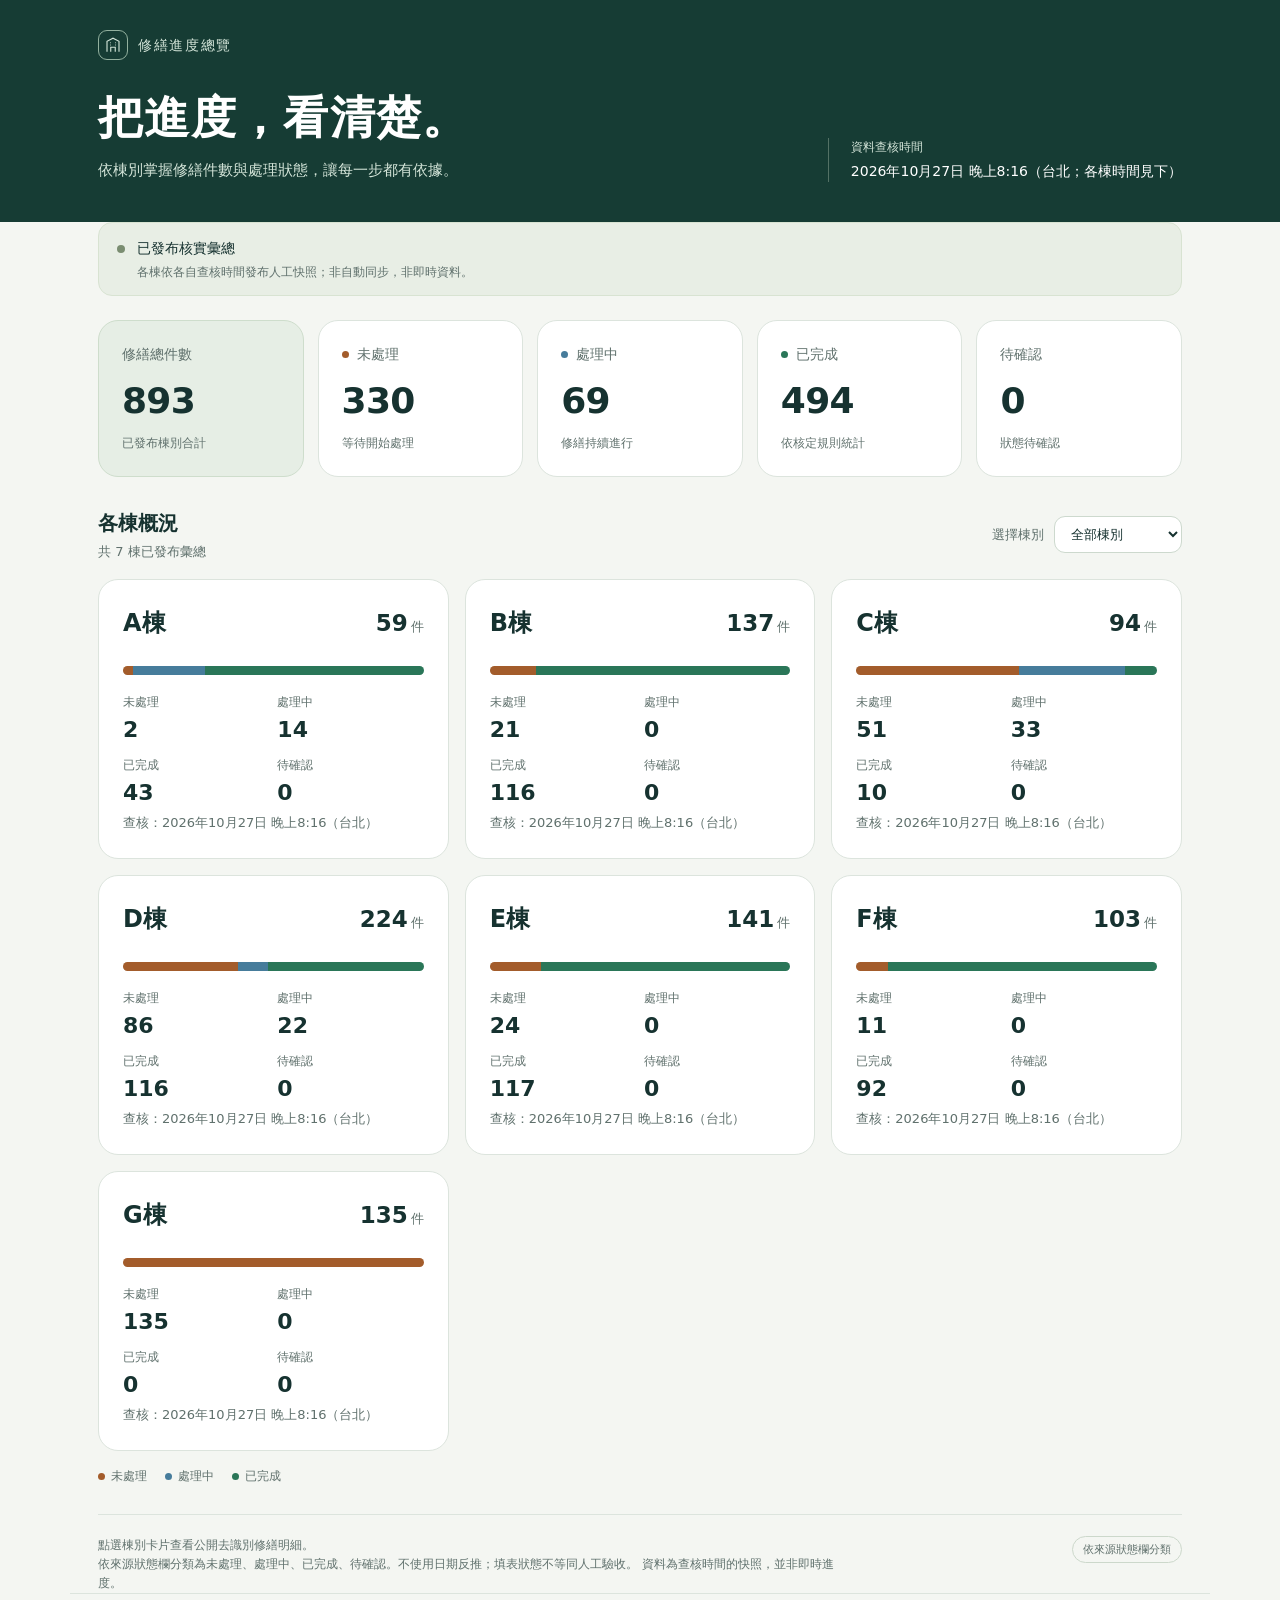
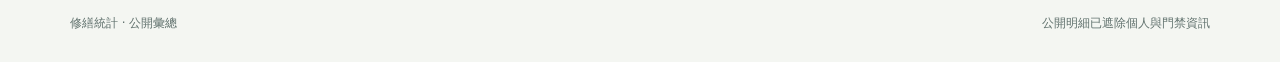
==== index.html @ 3005ce9b "Publish complete de-identified repair details from reviewed XLSX status" ====
<!doctype html>
<html lang="zh-Hant">
<head>
<meta charset="utf-8"><meta name="viewport" content="width=device-width, initial-scale=1">
<meta name="description" content="各棟修繕件數與狀態統計，點選棟別查看公開去識別修繕明細。">
<meta name="color-scheme" content="light"><meta name="referrer" content="no-referrer">
<meta http-equiv="Content-Security-Policy" content="default-src 'none'; connect-src 'self'; style-src 'unsafe-inline'; script-src 'unsafe-inline'; img-src data:; base-uri 'none'; form-action 'none'">
<title>修繕進度｜各棟統計</title>
<style>
:root{--ink:#163230;--muted:#60716d;--bg:#f4f6f2;--line:#dce4dd;--green:#21694f;--open:#a35c2b;--work:#467c9b;--done:#2a7658;--white:#fff;--radius:20px}
*{box-sizing:border-box}body{margin:0;background:var(--bg);color:var(--ink);font-family:system-ui,-apple-system,"Segoe UI","Microsoft JhengHei",sans-serif;line-height:1.6}button,select{font:inherit}a{color:inherit}.wrap{max-width:1140px;margin:auto;padding:0 28px}header{background:#163c34;color:#fff;padding:30px 0 40px}.brand{display:flex;align-items:center;gap:10px;font-size:14px;letter-spacing:.12em;color:#d3e4d8}.mark{display:grid;place-items:center;width:30px;height:30px;border:1px solid #92b09e;border-radius:9px}.header-grid{display:flex;justify-content:space-between;align-items:flex-end;gap:24px;margin-top:30px}h1{font-weight:650;font-size:clamp(30px,5vw,45px);line-height:1.25;letter-spacing:.03em;margin:0 0 12px}.intro{margin:0;color:#d3e4d8;font-size:15px}.stamp{min-width:195px;color:#d3e4d8;font-size:12px;border-left:1px solid #537165;padding-left:22px}.stamp strong{display:block;font-size:14px;color:#fff;font-weight:500;margin-top:3px}main{padding-top:26px;padding-bottom:42px}.notice{display:flex;gap:12px;align-items:flex-start;background:#e8eee5;border:1px solid #d8e3d2;border-radius:14px;padding:14px 18px;font-size:14px;margin-bottom:24px}.dot{flex:none;width:8px;height:8px;border-radius:50%;background:#7a8d71;margin-top:8px}.notice p{margin:0}.notice small{display:block;color:var(--muted);margin-top:3px}.metrics{display:grid;grid-template-columns:repeat(4,1fr);gap:14px;margin-bottom:30px}.metric{background:var(--white);border:1px solid var(--line);border-radius:var(--radius);padding:22px 23px}.metric .label{color:var(--muted);font-size:14px;display:flex;align-items:center;gap:8px}.swatch{width:7px;height:7px;border-radius:50%;display:inline-block}.metric .value{display:block;font-size:36px;line-height:1.3;font-weight:650;letter-spacing:-.02em;margin:12px 0 4px;font-variant-numeric:tabular-nums}.metric small{color:var(--muted);font-size:12px}.metric.total{background:#e6eee5;border-color:#ceddcc}.section-head{display:flex;justify-content:space-between;align-items:center;gap:18px;margin-bottom:16px}h2{font-size:20px;font-weight:650;margin:0}.sub{font-size:13px;color:var(--muted);margin:3px 0 0}.filters{display:flex;align-items:center;gap:10px;color:var(--muted);font-size:13px}select{border:1px solid #cdd9ce;border-radius:11px;background:#fff;color:var(--ink);padding:9px 34px 9px 12px;min-width:128px}select:disabled{opacity:.6}.empty{background:#fff;border:1px solid var(--line);border-radius:var(--radius);padding:58px 22px;text-align:center}.empty-icon{width:66px;height:66px;margin:0 auto 22px;background:#edf2ea;border-radius:21px;display:grid;place-items:center;color:#597c64}.empty h3{font-size:21px;margin:0 0 10px;font-weight:600}.empty p{color:var(--muted);font-size:14px;margin:0 auto;max-width:420px}.empty .badge{display:inline-flex;margin-top:24px;padding:5px 12px;border:1px solid var(--line);border-radius:99px;font-size:12px;color:#65735f}.buildings{display:grid;grid-template-columns:repeat(3,1fr);gap:16px}.building{background:#fff;border:1px solid var(--line);border-radius:var(--radius);padding:24px}.building-top{display:flex;align-items:center;justify-content:space-between;margin-bottom:24px}.building h3{margin:0;font-size:24px}.building-top span{font-size:13px;color:var(--muted)}.building-top strong{color:var(--ink);font-size:23px;font-weight:600;padding-right:3px;font-variant-numeric:tabular-nums}.bar{height:9px;border-radius:10px;display:flex;overflow:hidden;background:#edf1ec;margin-bottom:18px}.bar span{height:100%}.breakdown{display:grid;grid-template-columns:repeat(3,1fr);gap:8px}.breakdown span{display:block;color:var(--muted);font-size:12px}.breakdown strong{display:block;font-size:22px;font-weight:600;font-variant-numeric:tabular-nums}.legend{display:flex;gap:18px;flex-wrap:wrap;margin-top:16px;font-size:12px;color:var(--muted)}.legend i{margin-right:6px}.rules{display:flex;gap:18px;justify-content:space-between;align-items:flex-start;margin-top:28px;border-top:1px solid var(--line);padding-top:21px;color:var(--muted);font-size:12px}.rules p{margin:0;max-width:740px}.pill{flex:none;border:1px solid #ccd8cb;border-radius:99px;padding:4px 10px;font-size:11px;white-space:nowrap}.foot{border-top:1px solid var(--line);padding:20px 0 28px;color:var(--muted);font-size:12px;display:flex;justify-content:space-between;gap:20px}.foot p{margin:0}button:focus-visible,select:focus-visible{outline:3px solid #3f8d68;outline-offset:3px}[hidden]{display:none!important}.nojs{padding:14px;background:#fff1da;color:#633b0c}
@media(max-width:760px){.wrap{padding:0 20px}header{padding:24px 0 30px}.header-grid{display:block;margin-top:26px}.stamp{border-left:0;padding:18px 0 0;min-width:0}.stamp strong{display:inline;margin-left:8px}.metrics{grid-template-columns:repeat(2,1fr);gap:10px;margin-bottom:25px}.metric{padding:17px 18px;border-radius:16px}.metric .value{font-size:32px;margin-top:9px}.buildings{grid-template-columns:repeat(2,1fr)}.section-head{align-items:flex-start}.filters{flex-direction:column;align-items:flex-end;gap:3px}.empty{padding:45px 22px}.rules{display:block}.pill{display:inline-block;margin-top:12px}.foot{display:block}.foot p+p{margin-top:6px}}
@media(max-width:460px){.buildings{grid-template-columns:1fr}.intro{font-size:14px}.notice{font-size:13px}.metric .label{font-size:13px}.metric small{font-size:11px}.section-head{gap:10px}select{min-width:115px;padding-top:7px;padding-bottom:7px}.empty h3{font-size:19px}}
@media(prefers-reduced-motion:no-preference){.building{animation:appear .25s ease-out}@keyframes appear{from{opacity:0;transform:translateY(5px)}to{opacity:1;transform:none}}}
@media print{header{background:#fff;color:#163230}.intro,.brand,.stamp,.stamp strong{color:#163230}.filters{display:none}.metric,.building,.empty{break-inside:avoid}.wrap{max-width:none}.foot{padding-bottom:0}}
a.building{display:block;text-decoration:none}a.building:hover{border-color:var(--green)}a.building:focus-visible{outline:3px solid #3f8d68;outline-offset:3px}.breakdown{grid-template-columns:repeat(2,1fr)}
@media(min-width:761px){.metrics{grid-template-columns:repeat(5,1fr)}}
</style>
</head>
<body>
<header><div class="wrap"><div class="brand"><span class="mark" aria-hidden="true"><svg width="18" height="18" viewBox="0 0 24 24" fill="none" stroke="currentColor" stroke-width="1.5"><path d="M4 21V7l8-4 8 4v14M9 21v-6h6v6M8 9h1m6 0h1M8 12h1m6 0h1"/></svg></span>修繕進度總覽</div><div class="header-grid"><div><h1>把進度，看清楚。</h1><p class="intro">依棟別掌握修繕件數與處理狀態，讓每一步都有依據。</p></div><div class="stamp">資料查核時間<strong id="checked-at">尚未查核</strong></div></div></div></header>
<main class="wrap">
<noscript><p class="nojs">此頁需要 JavaScript 顯示彙總；目前未載入統計資料。</p></noscript>
<aside class="notice" role="status" aria-live="polite"><span class="dot" aria-hidden="true"></span><div><p id="notice-title">等待核實的彙總資料</p><small id="notice-detail">尚未發布件數；空白不代表零件。統計規則仍待核定。</small></div></aside>
<section class="metrics" aria-label="各棟合計"><article class="metric total"><div class="label">修繕總件數</div><strong class="value" id="total">—</strong><small>已發布棟別合計</small></article><article class="metric"><div class="label"><i class="swatch" style="background:var(--open)" aria-hidden="true"></i>未處理</div><strong class="value" id="open">—</strong><small>等待開始處理</small></article><article class="metric"><div class="label"><i class="swatch" style="background:var(--work)" aria-hidden="true"></i>處理中</div><strong class="value" id="working">—</strong><small>修繕持續進行</small></article><article class="metric"><div class="label"><i class="swatch" style="background:var(--done)" aria-hidden="true"></i>已完成</div><strong class="value" id="completed">—</strong><small>依核定規則統計</small></article><article class="metric"><div class="label">待確認</div><strong class="value" id="needs_review">—</strong><small>狀態待確認</small></article></section>
<section aria-labelledby="buildings-heading"><div class="section-head"><div><h2 id="buildings-heading">各棟概況</h2><p class="sub" id="coverage">僅顯示已核實、獲准公開的棟別。</p></div><label class="filters">選擇棟別<select id="building-filter" disabled><option value="">全部棟別</option></select></label></div>
<div class="empty" id="empty"><div class="empty-icon" aria-hidden="true"><svg width="33" height="33" viewBox="0 0 32 32" fill="none" stroke="currentColor" stroke-width="1.5"><rect x="5" y="5" width="22" height="23" rx="3"/><path d="M11 3v5m10-5v5M5 12h22m-16 6h3m4 0h3m-10 5h3"/></svg></div><h3>資料確認後，進度就會在這裡。</h3><p>目前沒有已核實的統計可供發布。完成資料與狀態規則查核後，再更新各棟彙總。</p><span class="badge">尚無資料 · 不以示範數字代替</span></div>
<div id="buildings" class="buildings"></div><div class="legend" id="legend" hidden><span><i class="swatch" style="background:var(--open)"></i>未處理</span><span><i class="swatch" style="background:var(--work)"></i>處理中</span><span><i class="swatch" style="background:var(--done)"></i>已完成</span></div>
</section><div class="rules"><p>點選棟別卡片查看公開去識別修繕明細。<br><span id="rules-text">狀態統計規則待核定；尚未使用日期推算狀態。</span> 資料為查核時間的快照，並非即時進度。</p><span class="pill" id="rule-state">統計規則待核定</span></div>
</main><footer class="wrap foot"><p>修繕統計 · 公開彙總</p><p>公開明細已遮除個人與門禁資訊</p></footer>

<script>
'use strict';
(async()=>{
const $=id=>document.getElementById(id), format=new Intl.NumberFormat('zh-TW');
const keys=(o,allowed)=>o&&typeof o==='object'&&!Array.isArray(o)&&Object.keys(o).every(k=>allowed.includes(k))&&allowed.every(k=>Object.hasOwn(o,k));
const validTime=v=>typeof v==='string'&&/^\d{4}-\d{2}-\d{2}T\d{2}:\d{2}:\d{2}(?:Z|[+-]\d{2}:\d{2})$/.test(v)&&Number.isFinite(Date.parse(v));
let data;
try{const response=await fetch('./repair_public_data.json');if(!response.ok)throw Error();const publicData=await response.json();
 if(!keys(publicData,['aggregates','details','verifiedAt'])||!keys(publicData.aggregates,[...'ABCDEFG'])||!validTime(publicData.verifiedAt))throw Error();
 data={schemaVersion:'1.1',statusRule:'approved_explicit',buildings:Object.entries(publicData.aggregates).map(([letter,a])=>({building:letter+'棟',...a,verifiedAt:publicData.verifiedAt}))};
 if(!keys(data,['schemaVersion','statusRule','buildings'])||data.schemaVersion!=='1.1'||!Array.isArray(data.buildings)||data.buildings.length>100)throw Error();
 if(!['pending','approved_explicit','approved_dates'].includes(data.statusRule))throw Error();
 const names=new Set();
 for(const b of data.buildings){if(!keys(b,['building','total','open','working','completed','needs_review','verifiedAt'])||!validTime(b.verifiedAt)||typeof b.building!=='string'||!/^([A-Za-z0-9]{1,4}|[一二三四五六七八九十]{1,3})棟$/.test(b.building)||names.has(b.building))throw Error();names.add(b.building);
  if(['total','open','working','completed','needs_review'].some(k=>!Number.isSafeInteger(b[k])||b[k]<0||b[k]>10000000)||b.total!==b.open+b.working+b.completed+b.needs_review)throw Error();}
 if(data.statusRule==='pending'||!data.buildings.length)return;
}catch{ $('notice-title').textContent='資料暫時無法顯示';$('notice-detail').textContent='彙總格式需重新查核；目前不顯示統計數字。';return; }
const rows=[...data.buildings].sort((a,b)=>a.building.localeCompare(b.building,'zh-Hant',{numeric:true}));
const sums=rows.reduce((s,b)=>{for(const k of ['total','open','working','completed','needs_review'])s[k]+=b[k];return s;},{total:0,open:0,working:0,completed:0,needs_review:0});
for(const k of Object.keys(sums))$(k).textContent=format.format(sums[k]);
const dateFormat=new Intl.DateTimeFormat('zh-TW',{dateStyle:'medium',timeStyle:'short',timeZone:'Asia/Taipei'});
const times=[...new Set(rows.map(b=>b.verifiedAt))].sort((a,b)=>Date.parse(a)-Date.parse(b));
$('checked-at').textContent=(times.length===1?dateFormat.format(new Date(times[0])):dateFormat.format(new Date(times[0]))+' 至 '+dateFormat.format(new Date(times.at(-1))))+'（台北；各棟時間見下）';
$('notice-title').textContent='已發布核實彙總';$('notice-detail').textContent='各棟依各自查核時間發布人工快照；非自動同步，非即時資料。';
$('coverage').textContent=`共 ${rows.length} 棟已發布彙總`;$('empty').hidden=true;$('legend').hidden=false;$('building-filter').disabled=false;
$('rule-state').textContent='依來源狀態欄分類';$('rules-text').textContent='依來源狀態欄分類為未處理、處理中、已完成、待確認。不使用日期反推；填表狀態不等同人工驗收。';
for(const b of rows){const option=document.createElement('option');option.value=b.building;option.textContent=b.building;$('building-filter').append(option);}
function render(selected){$('buildings').replaceChildren();for(const b of rows.filter(b=>!selected||b.building===selected)){
 const card=document.createElement('a');card.className='building';card.href='./details.html?building='+encodeURIComponent(b.building.slice(0,-1));card.setAttribute('aria-label',b.building+' 修繕明細');
 const top=document.createElement('div');top.className='building-top';const title=document.createElement('h3');title.textContent=b.building;const amount=document.createElement('span'),n=document.createElement('strong');n.textContent=format.format(b.total);amount.append(n,document.createTextNode('件'));top.append(title,amount);
 const bar=document.createElement('div');bar.className='bar';bar.setAttribute('aria-hidden','true');const details=document.createElement('div');details.className='breakdown';
 for(const [k,label,color]of [['open','未處理','var(--open)'],['working','處理中','var(--work)'],['completed','已完成','var(--done)'],['needs_review','待確認','#777']]){const seg=document.createElement('span');seg.style.width=(b.total?100*b[k]/b.total:0)+'%';seg.style.background=color;bar.append(seg);const cell=document.createElement('div'),caption=document.createElement('span'),value=document.createElement('strong');caption.textContent=label;value.textContent=format.format(b[k]);cell.append(caption,value);details.append(cell);}
 const checked=nodeTime(b.verifiedAt);card.append(top,bar,details,checked);$('buildings').append(card);}}
function nodeTime(value){const p=document.createElement('p');p.className='sub';p.textContent='查核：'+dateFormat.format(new Date(value))+'（台北）';return p;}
$('building-filter').addEventListener('change',e=>render(e.target.value));render('');
})();
</script>
</body></html>
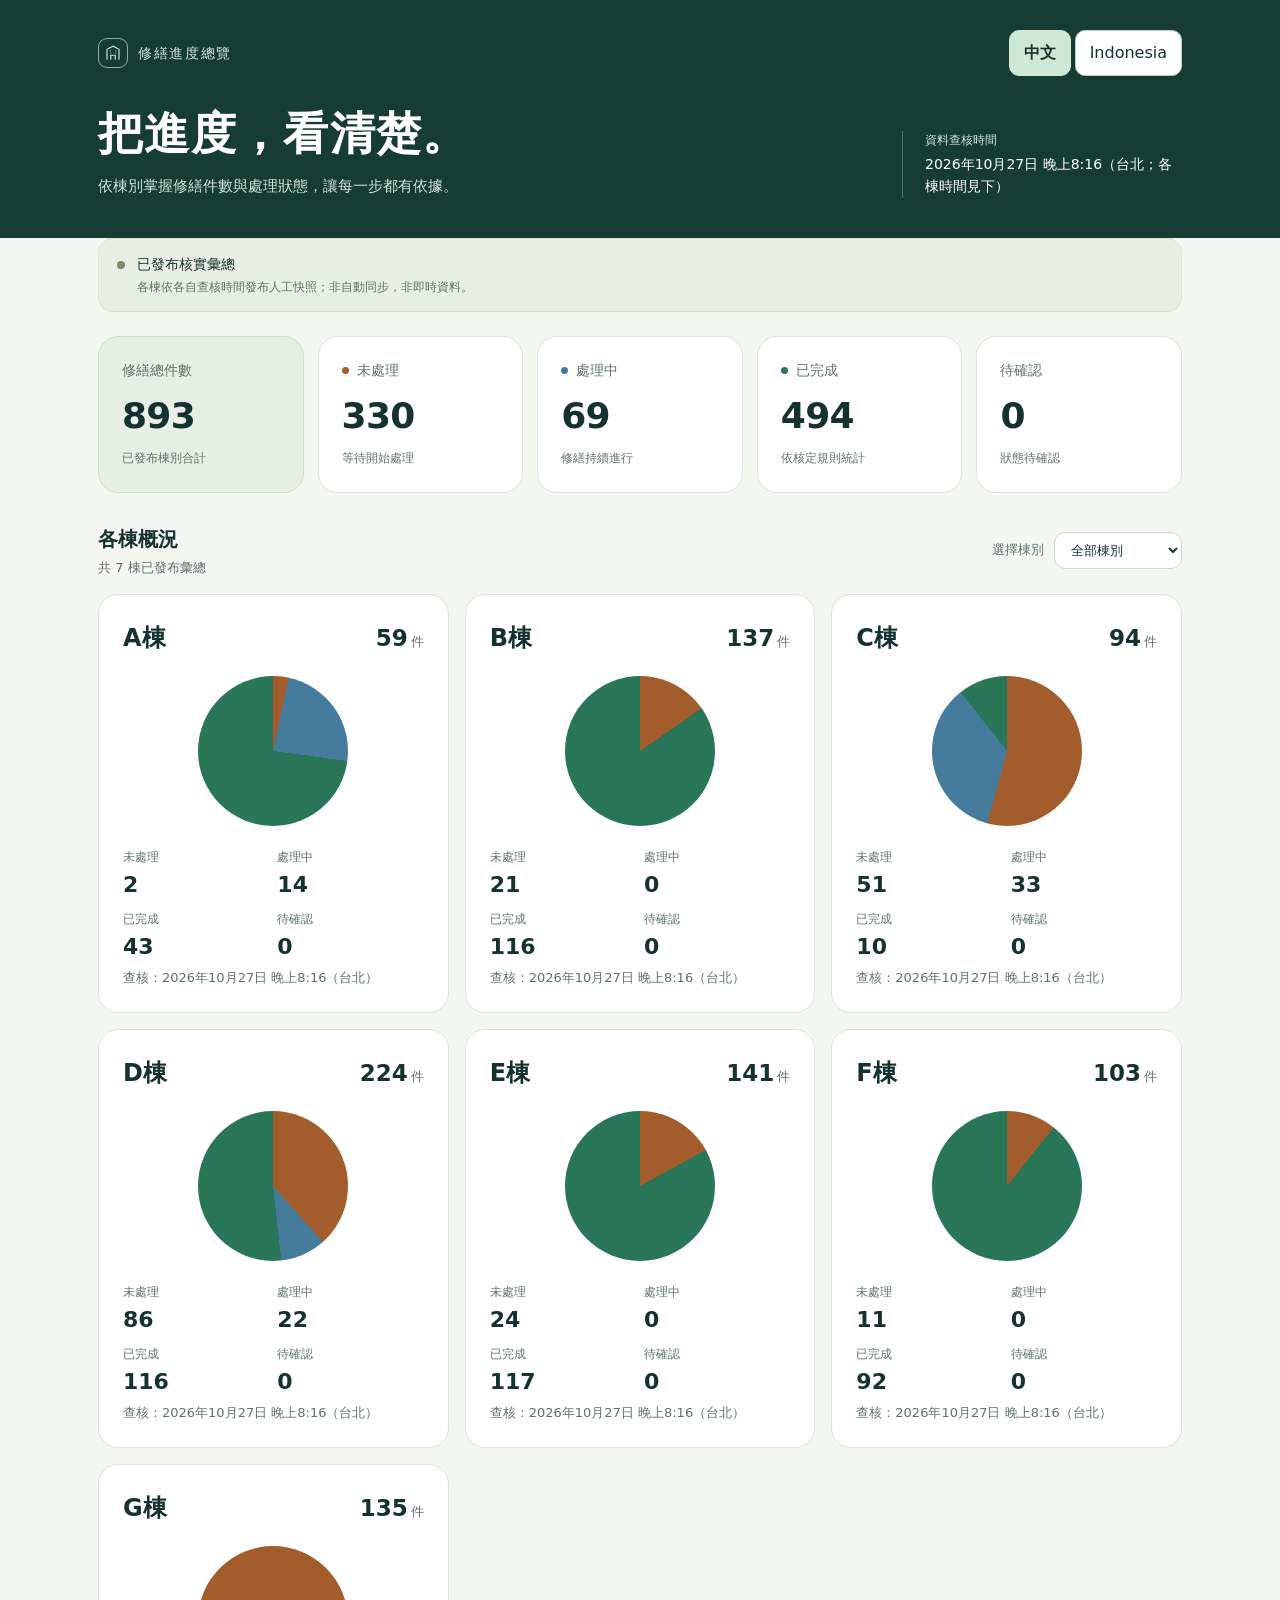
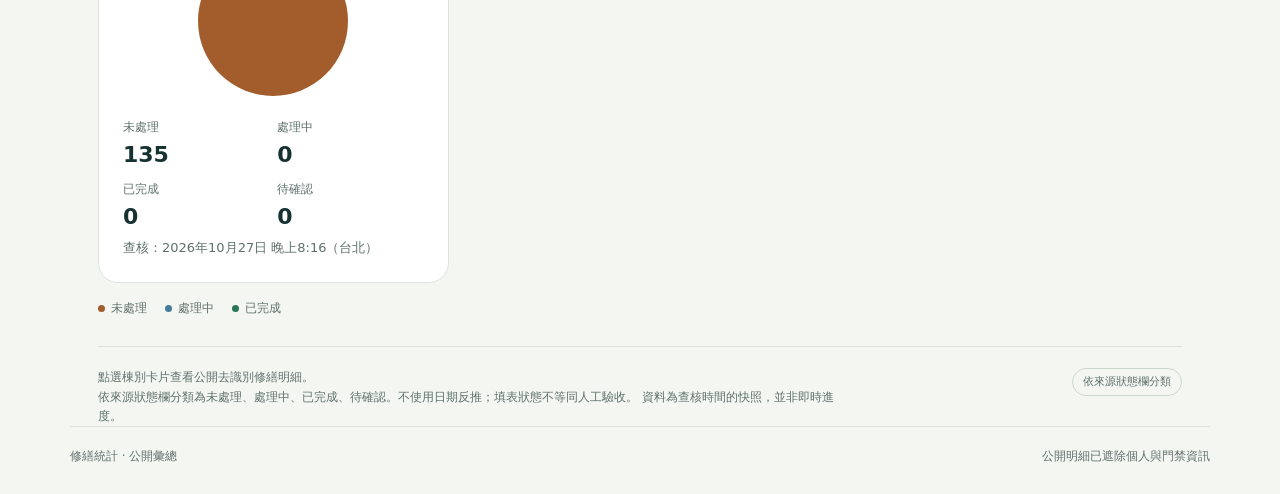
==== commit cea6f2ac: "Add Indonesian repair translations, combined filters and mobile detail cards" ====
--- a/index.html
+++ b/index.html
@@ -4,7 +4,7 @@
 <meta charset="utf-8"><meta name="viewport" content="width=device-width, initial-scale=1">
 <meta name="description" content="各棟修繕件數與狀態統計，點選棟別查看公開去識別修繕明細。">
 <meta name="color-scheme" content="light"><meta name="referrer" content="no-referrer">
-<meta http-equiv="Content-Security-Policy" content="default-src 'none'; connect-src 'self'; style-src 'unsafe-inline'; script-src 'unsafe-inline'; img-src data:; base-uri 'none'; form-action 'none'">
+<meta http-equiv="Content-Security-Policy" content="default-src 'none'; connect-src 'self'; style-src 'unsafe-inline'; script-src 'self' 'unsafe-inline'; img-src data:; base-uri 'none'; form-action 'none'">
 <title>修繕進度｜各棟統計</title>
 <style>
 :root{--ink:#163230;--muted:#60716d;--bg:#f4f6f2;--line:#dce4dd;--green:#21694f;--open:#a35c2b;--work:#467c9b;--done:#2a7658;--white:#fff;--radius:20px}
@@ -15,14 +15,18 @@
 @media print{header{background:#fff;color:#163230}.intro,.brand,.stamp,.stamp strong{color:#163230}.filters{display:none}.metric,.building,.empty{break-inside:avoid}.wrap{max-width:none}.foot{padding-bottom:0}}
 a.building{display:block;text-decoration:none}a.building:hover{border-color:var(--green)}a.building:focus-visible{outline:3px solid #3f8d68;outline-offset:3px}.breakdown{grid-template-columns:repeat(2,1fr)}
 @media(min-width:761px){.metrics{grid-template-columns:repeat(5,1fr)}}
+a.metric{display:block;text-decoration:none}a.metric:hover,a.building:hover{box-shadow:0 4px 16px #16323014}a.metric:focus-visible{outline:3px solid #3f8d68;outline-offset:3px}.header-top{display:flex;justify-content:space-between;align-items:center;gap:14px}.language-switch{display:flex;gap:4px;flex-wrap:wrap}.language-switch button{min-height:44px;padding:9px 14px;border:1px solid #bad0bf;border-radius:10px;background:white;color:#163230;cursor:pointer}.language-switch button[aria-pressed="true"]{background:#cfe7d5;border-color:#cfe7d5;font-weight:700}.pie{width:150px;height:150px;border-radius:50%;margin:0 auto 22px}.building-top{margin-bottom:18px}.metric .value{overflow-wrap:anywhere}.stamp{max-width:280px}.breakdown div{min-width:0}
+@media(max-width:760px){.header-top{align-items:flex-start;flex-wrap:wrap}.building{padding:18px}.pie{width:125px;height:125px}.metric .label{line-height:1.4;min-height:2.8em}}
+@media(max-width:460px){.metrics{gap:10px}.metric{padding:15px}.metric .label{font-size:12px}.metric small{overflow-wrap:anywhere}.pie{width:150px;height:150px}.building .breakdown{grid-template-columns:repeat(2,minmax(0,1fr))}}
 </style>
+<script src="./i18n.js"></script>
 </head>
 <body>
-<header><div class="wrap"><div class="brand"><span class="mark" aria-hidden="true"><svg width="18" height="18" viewBox="0 0 24 24" fill="none" stroke="currentColor" stroke-width="1.5"><path d="M4 21V7l8-4 8 4v14M9 21v-6h6v6M8 9h1m6 0h1M8 12h1m6 0h1"/></svg></span>修繕進度總覽</div><div class="header-grid"><div><h1>把進度，看清楚。</h1><p class="intro">依棟別掌握修繕件數與處理狀態，讓每一步都有依據。</p></div><div class="stamp">資料查核時間<strong id="checked-at">尚未查核</strong></div></div></div></header>
+<header><div class="wrap"><div class="header-top"><div class="brand"><span class="mark" aria-hidden="true"><svg width="18" height="18" viewBox="0 0 24 24" fill="none" stroke="currentColor" stroke-width="1.5"><path d="M4 21V7l8-4 8 4v14M9 21v-6h6v6M8 9h1m6 0h1M8 12h1m6 0h1"/></svg></span>修繕進度總覽</div><div class="language-switch" data-no-i18n aria-label="Language"><button type="button" data-language="zh">中文</button><button type="button" data-language="id">Indonesia</button></div></div><div class="header-grid"><div><h1>把進度，看清楚。</h1><p class="intro">依棟別掌握修繕件數與處理狀態，讓每一步都有依據。</p></div><div class="stamp">資料查核時間<strong id="checked-at">尚未查核</strong></div></div></div></header>
 <main class="wrap">
 <noscript><p class="nojs">此頁需要 JavaScript 顯示彙總；目前未載入統計資料。</p></noscript>
 <aside class="notice" role="status" aria-live="polite"><span class="dot" aria-hidden="true"></span><div><p id="notice-title">等待核實的彙總資料</p><small id="notice-detail">尚未發布件數；空白不代表零件。統計規則仍待核定。</small></div></aside>
-<section class="metrics" aria-label="各棟合計"><article class="metric total"><div class="label">修繕總件數</div><strong class="value" id="total">—</strong><small>已發布棟別合計</small></article><article class="metric"><div class="label"><i class="swatch" style="background:var(--open)" aria-hidden="true"></i>未處理</div><strong class="value" id="open">—</strong><small>等待開始處理</small></article><article class="metric"><div class="label"><i class="swatch" style="background:var(--work)" aria-hidden="true"></i>處理中</div><strong class="value" id="working">—</strong><small>修繕持續進行</small></article><article class="metric"><div class="label"><i class="swatch" style="background:var(--done)" aria-hidden="true"></i>已完成</div><strong class="value" id="completed">—</strong><small>依核定規則統計</small></article><article class="metric"><div class="label">待確認</div><strong class="value" id="needs_review">—</strong><small>狀態待確認</small></article></section>
+<section class="metrics" aria-label="各棟合計"><a class="metric total" href="./details.html?view=all"><div class="label">修繕總件數</div><strong class="value" id="total">—</strong><small>已發布棟別合計</small></a><a class="metric" href="./details.html?view=all&amp;status=open"><div class="label"><i class="swatch" style="background:var(--open)" aria-hidden="true"></i>未處理</div><strong class="value" id="open">—</strong><small>等待開始處理</small></a><a class="metric" href="./details.html?view=all&amp;status=working"><div class="label"><i class="swatch" style="background:var(--work)" aria-hidden="true"></i>處理中</div><strong class="value" id="working">—</strong><small>修繕持續進行</small></a><a class="metric" href="./details.html?view=all&amp;status=completed"><div class="label"><i class="swatch" style="background:var(--done)" aria-hidden="true"></i>已完成</div><strong class="value" id="completed">—</strong><small>依核定規則統計</small></a><a class="metric" href="./details.html?view=all&amp;status=needs_review"><div class="label">待確認</div><strong class="value" id="needs_review">—</strong><small>狀態待確認</small></a></section>
 <section aria-labelledby="buildings-heading"><div class="section-head"><div><h2 id="buildings-heading">各棟概況</h2><p class="sub" id="coverage">僅顯示已核實、獲准公開的棟別。</p></div><label class="filters">選擇棟別<select id="building-filter" disabled><option value="">全部棟別</option></select></label></div>
 <div class="empty" id="empty"><div class="empty-icon" aria-hidden="true"><svg width="33" height="33" viewBox="0 0 32 32" fill="none" stroke="currentColor" stroke-width="1.5"><rect x="5" y="5" width="22" height="23" rx="3"/><path d="M11 3v5m10-5v5M5 12h22m-16 6h3m4 0h3m-10 5h3"/></svg></div><h3>資料確認後，進度就會在這裡。</h3><p>目前沒有已核實的統計可供發布。完成資料與狀態規則查核後，再更新各棟彙總。</p><span class="badge">尚無資料 · 不以示範數字代替</span></div>
 <div id="buildings" class="buildings"></div><div class="legend" id="legend" hidden><span><i class="swatch" style="background:var(--open)"></i>未處理</span><span><i class="swatch" style="background:var(--work)"></i>處理中</span><span><i class="swatch" style="background:var(--done)"></i>已完成</span></div>
@@ -59,8 +63,9 @@
 function render(selected){$('buildings').replaceChildren();for(const b of rows.filter(b=>!selected||b.building===selected)){
  const card=document.createElement('a');card.className='building';card.href='./details.html?building='+encodeURIComponent(b.building.slice(0,-1));card.setAttribute('aria-label',b.building+' 修繕明細');
  const top=document.createElement('div');top.className='building-top';const title=document.createElement('h3');title.textContent=b.building;const amount=document.createElement('span'),n=document.createElement('strong');n.textContent=format.format(b.total);amount.append(n,document.createTextNode('件'));top.append(title,amount);
- const bar=document.createElement('div');bar.className='bar';bar.setAttribute('aria-hidden','true');const details=document.createElement('div');details.className='breakdown';
- for(const [k,label,color]of [['open','未處理','var(--open)'],['working','處理中','var(--work)'],['completed','已完成','var(--done)'],['needs_review','待確認','#777']]){const seg=document.createElement('span');seg.style.width=(b.total?100*b[k]/b.total:0)+'%';seg.style.background=color;bar.append(seg);const cell=document.createElement('div'),caption=document.createElement('span'),value=document.createElement('strong');caption.textContent=label;value.textContent=format.format(b[k]);cell.append(caption,value);details.append(cell);}
+ const bar=document.createElement('div');bar.className='pie';bar.setAttribute('aria-hidden','true');const details=document.createElement('div');details.className='breakdown';
+ for(const [k,label,color]of [['open','未處理','var(--open)'],['working','處理中','var(--work)'],['completed','已完成','var(--done)'],['needs_review','待確認','#777']]){const seg=document.createElement('span');seg.style.width=(b.total?100*b[k]/b.total:0)+'%';seg.style.background=color;const cell=document.createElement('div'),caption=document.createElement('span'),value=document.createElement('strong');caption.textContent=label;value.textContent=format.format(b[k]);cell.append(caption,value);details.append(cell);}
+ let start=0;const segments=[['open','var(--open)'],['working','var(--work)'],['completed','var(--done)'],['needs_review','#777']].map(([key,color])=>{const end=start+(b.total?b[key]/b.total*100:0),segment=color+' '+start+'% '+end+'%';start=end;return segment;});bar.style.background=b.total?'conic-gradient('+segments.join(',')+')':'#edf1ec';
  const checked=nodeTime(b.verifiedAt);card.append(top,bar,details,checked);$('buildings').append(card);}}
 function nodeTime(value){const p=document.createElement('p');p.className='sub';p.textContent='查核：'+dateFormat.format(new Date(value))+'（台北）';return p;}
 $('building-filter').addEventListener('change',e=>render(e.target.value));render('');
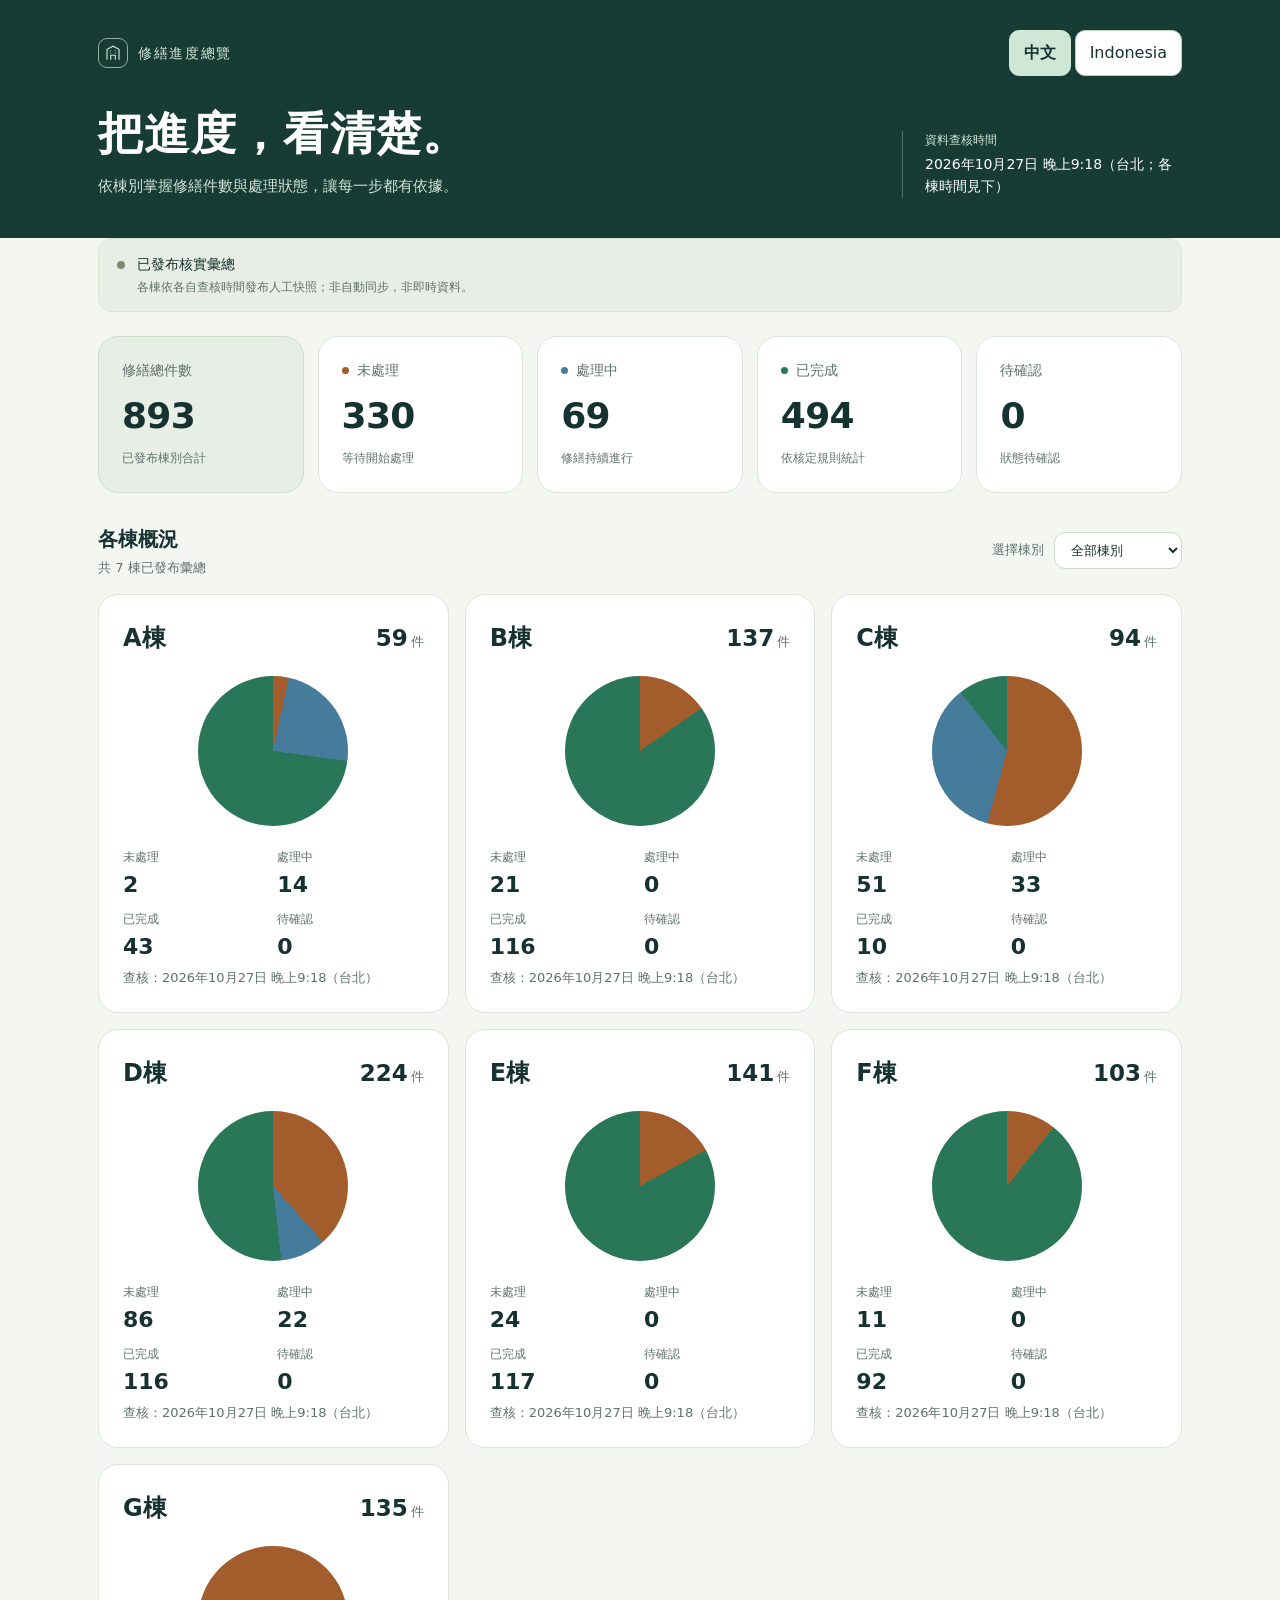
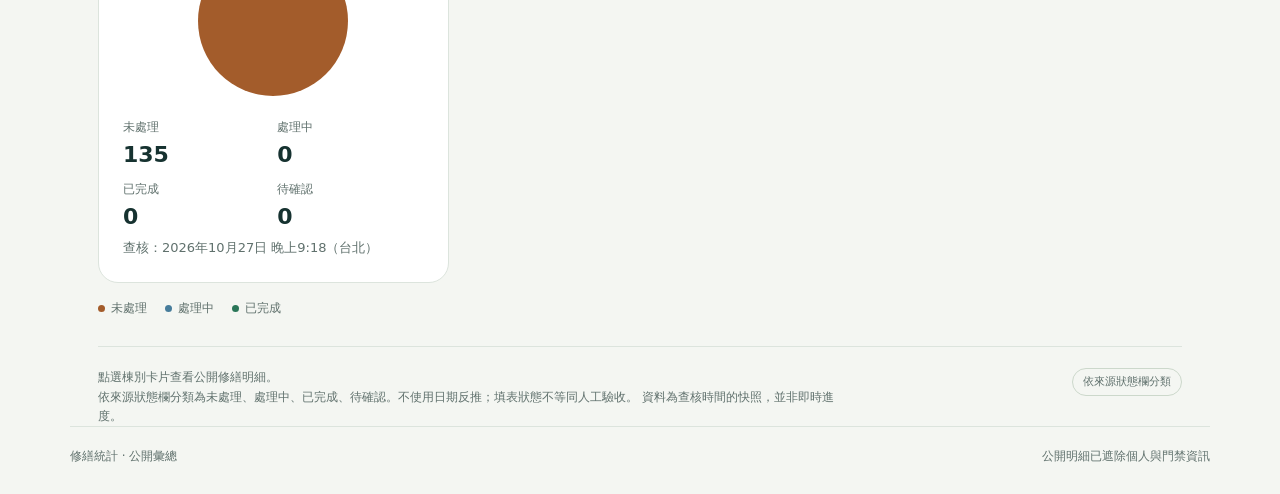
==== commit 767215dc: "Show source unit and floor in repair details and search" ====
--- a/index.html
+++ b/index.html
@@ -2,7 +2,7 @@
 <html lang="zh-Hant">
 <head>
 <meta charset="utf-8"><meta name="viewport" content="width=device-width, initial-scale=1">
-<meta name="description" content="各棟修繕件數與狀態統計，點選棟別查看公開去識別修繕明細。">
+<meta name="description" content="各棟修繕件數與狀態統計，點選棟別查看公開修繕明細。">
 <meta name="color-scheme" content="light"><meta name="referrer" content="no-referrer">
 <meta http-equiv="Content-Security-Policy" content="default-src 'none'; connect-src 'self'; style-src 'unsafe-inline'; script-src 'self' 'unsafe-inline'; img-src data:; base-uri 'none'; form-action 'none'">
 <title>修繕進度｜各棟統計</title>
@@ -30,7 +30,7 @@
 <section aria-labelledby="buildings-heading"><div class="section-head"><div><h2 id="buildings-heading">各棟概況</h2><p class="sub" id="coverage">僅顯示已核實、獲准公開的棟別。</p></div><label class="filters">選擇棟別<select id="building-filter" disabled><option value="">全部棟別</option></select></label></div>
 <div class="empty" id="empty"><div class="empty-icon" aria-hidden="true"><svg width="33" height="33" viewBox="0 0 32 32" fill="none" stroke="currentColor" stroke-width="1.5"><rect x="5" y="5" width="22" height="23" rx="3"/><path d="M11 3v5m10-5v5M5 12h22m-16 6h3m4 0h3m-10 5h3"/></svg></div><h3>資料確認後，進度就會在這裡。</h3><p>目前沒有已核實的統計可供發布。完成資料與狀態規則查核後，再更新各棟彙總。</p><span class="badge">尚無資料 · 不以示範數字代替</span></div>
 <div id="buildings" class="buildings"></div><div class="legend" id="legend" hidden><span><i class="swatch" style="background:var(--open)"></i>未處理</span><span><i class="swatch" style="background:var(--work)"></i>處理中</span><span><i class="swatch" style="background:var(--done)"></i>已完成</span></div>
-</section><div class="rules"><p>點選棟別卡片查看公開去識別修繕明細。<br><span id="rules-text">狀態統計規則待核定；尚未使用日期推算狀態。</span> 資料為查核時間的快照，並非即時進度。</p><span class="pill" id="rule-state">統計規則待核定</span></div>
+</section><div class="rules"><p>點選棟別卡片查看公開修繕明細。<br><span id="rules-text">狀態統計規則待核定；尚未使用日期推算狀態。</span> 資料為查核時間的快照，並非即時進度。</p><span class="pill" id="rule-state">統計規則待核定</span></div>
 </main><footer class="wrap foot"><p>修繕統計 · 公開彙總</p><p>公開明細已遮除個人與門禁資訊</p></footer>
 
 <script>
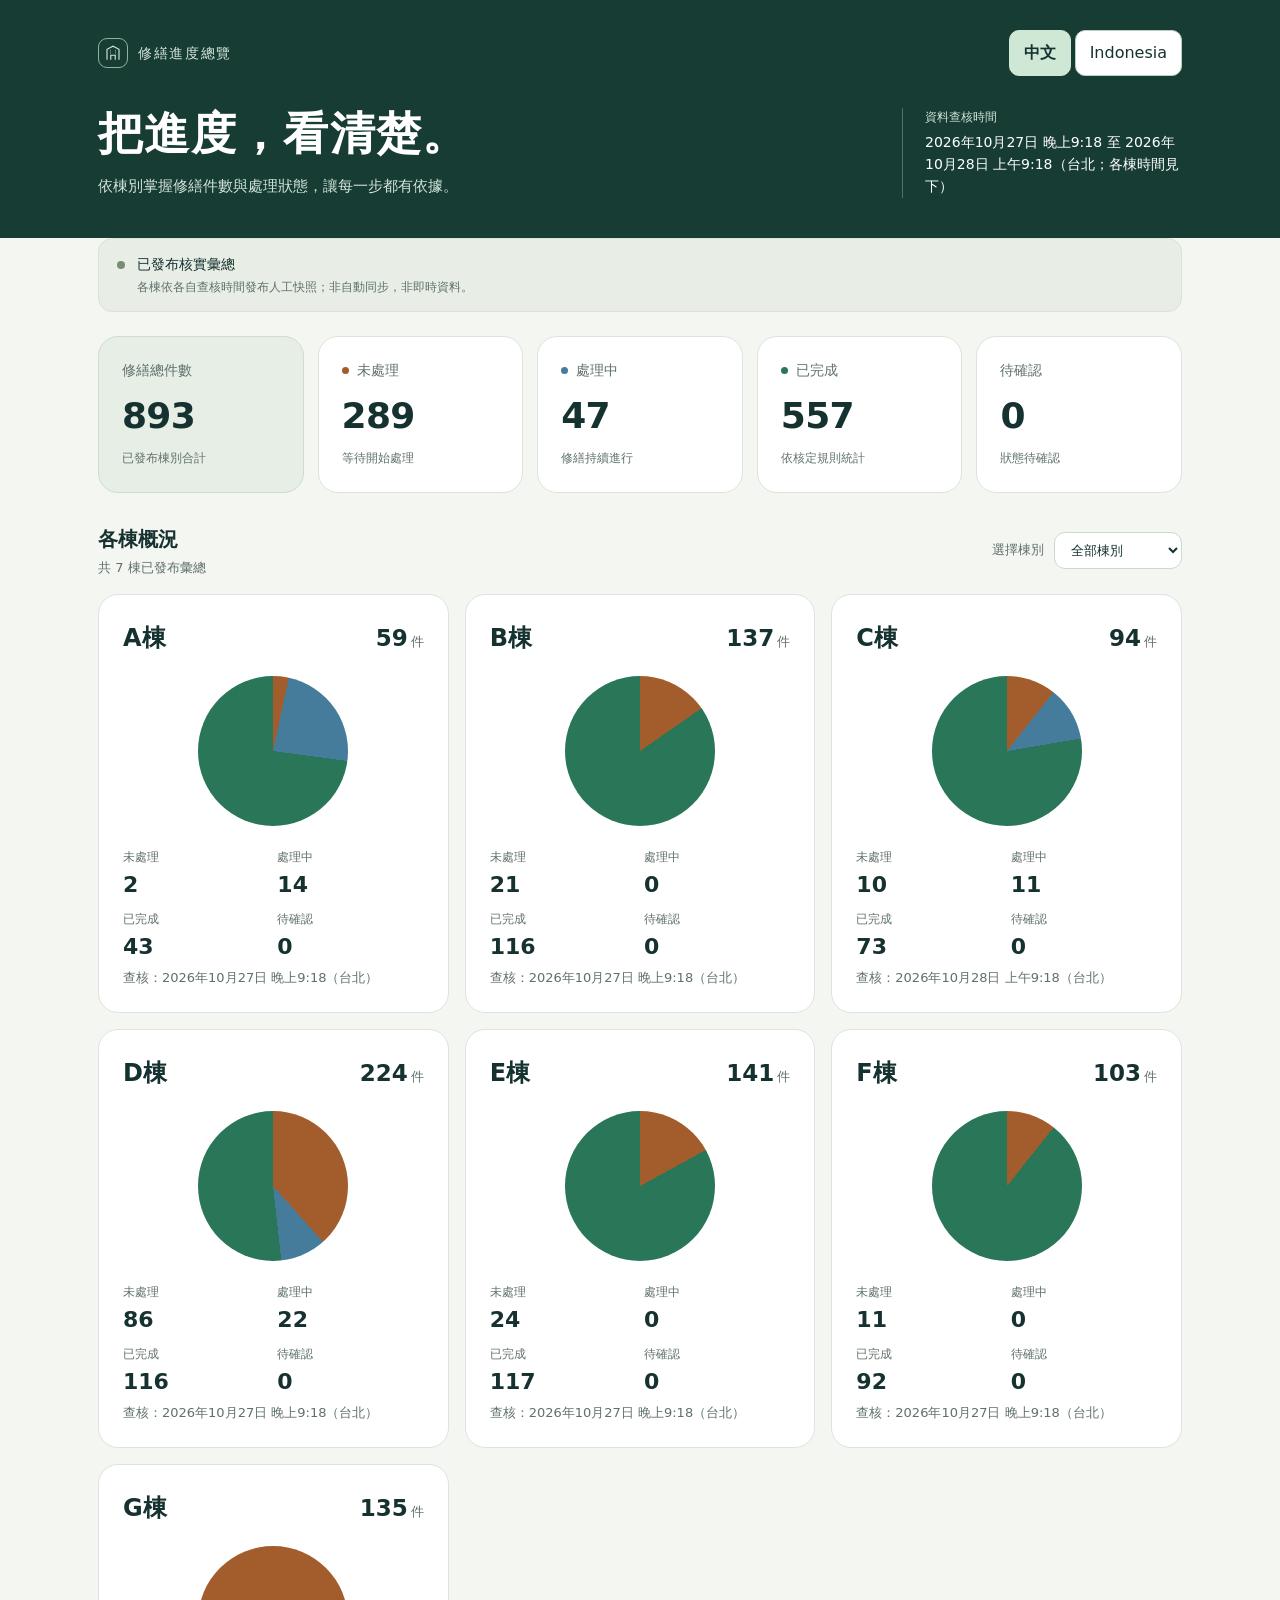
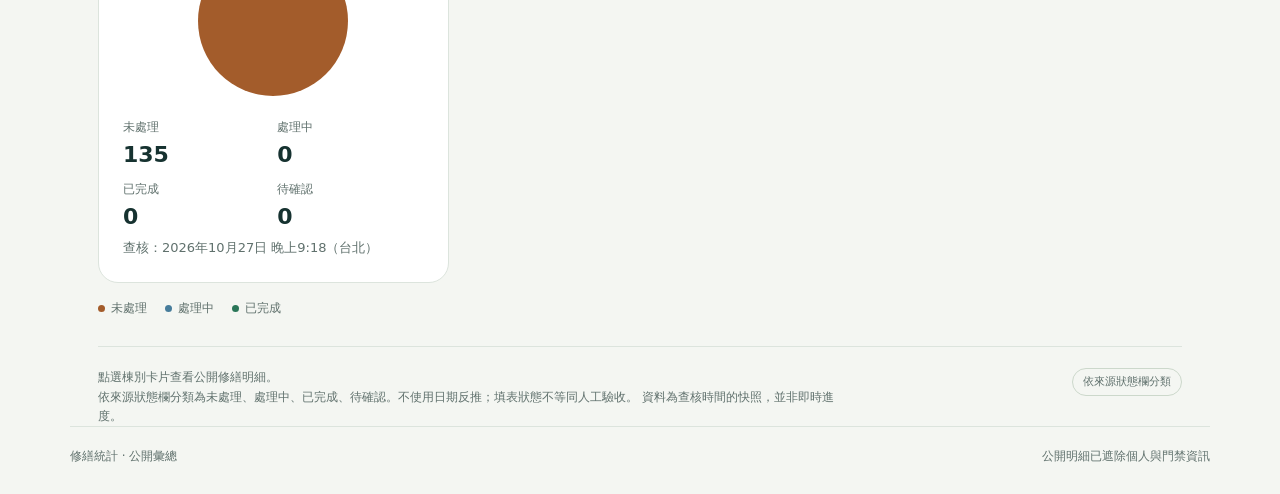
==== commit 73545c9e: "Update building C progress from current repair sheet" ====
--- a/index.html
+++ b/index.html
@@ -20,6 +20,7 @@
 @media(max-width:460px){.metrics{gap:10px}.metric{padding:15px}.metric .label{font-size:12px}.metric small{overflow-wrap:anywhere}.pie{width:150px;height:150px}.building .breakdown{grid-template-columns:repeat(2,minmax(0,1fr))}}
 </style>
 <script src="./i18n.js"></script>
+<script src="./repair-data.js"></script>
 </head>
 <body>
 <header><div class="wrap"><div class="header-top"><div class="brand"><span class="mark" aria-hidden="true"><svg width="18" height="18" viewBox="0 0 24 24" fill="none" stroke="currentColor" stroke-width="1.5"><path d="M4 21V7l8-4 8 4v14M9 21v-6h6v6M8 9h1m6 0h1M8 12h1m6 0h1"/></svg></span>修繕進度總覽</div><div class="language-switch" data-no-i18n aria-label="Language"><button type="button" data-language="zh">中文</button><button type="button" data-language="id">Indonesia</button></div></div><div class="header-grid"><div><h1>把進度，看清楚。</h1><p class="intro">依棟別掌握修繕件數與處理狀態，讓每一步都有依據。</p></div><div class="stamp">資料查核時間<strong id="checked-at">尚未查核</strong></div></div></div></header>
@@ -40,9 +41,9 @@
 const keys=(o,allowed)=>o&&typeof o==='object'&&!Array.isArray(o)&&Object.keys(o).every(k=>allowed.includes(k))&&allowed.every(k=>Object.hasOwn(o,k));
 const validTime=v=>typeof v==='string'&&/^\d{4}-\d{2}-\d{2}T\d{2}:\d{2}:\d{2}(?:Z|[+-]\d{2}:\d{2})$/.test(v)&&Number.isFinite(Date.parse(v));
 let data;
-try{const response=await fetch('./repair_public_data.json');if(!response.ok)throw Error();const publicData=await response.json();
+try{const response=await fetch('./repair_public_data.json',{cache:'no-store'});if(!response.ok)throw Error();const publicData=RepairData.normalize(await response.json());
  if(!keys(publicData,['aggregates','details','verifiedAt'])||!keys(publicData.aggregates,[...'ABCDEFG'])||!validTime(publicData.verifiedAt))throw Error();
- data={schemaVersion:'1.1',statusRule:'approved_explicit',buildings:Object.entries(publicData.aggregates).map(([letter,a])=>({building:letter+'棟',...a,verifiedAt:publicData.verifiedAt}))};
+ data={schemaVersion:'1.1',statusRule:'approved_explicit',buildings:Object.entries(publicData.aggregates).map(([letter,a])=>({building:letter+'棟',...a,verifiedAt:publicData.details[letter].verifiedAt||publicData.verifiedAt}))};
  if(!keys(data,['schemaVersion','statusRule','buildings'])||data.schemaVersion!=='1.1'||!Array.isArray(data.buildings)||data.buildings.length>100)throw Error();
  if(!['pending','approved_explicit','approved_dates'].includes(data.statusRule))throw Error();
  const names=new Set();
@@ -57,6 +58,7 @@
 const times=[...new Set(rows.map(b=>b.verifiedAt))].sort((a,b)=>Date.parse(a)-Date.parse(b));
 $('checked-at').textContent=(times.length===1?dateFormat.format(new Date(times[0])):dateFormat.format(new Date(times[0]))+' 至 '+dateFormat.format(new Date(times.at(-1))))+'（台北；各棟時間見下）';
 $('notice-title').textContent='已發布核實彙總';$('notice-detail').textContent='各棟依各自查核時間發布人工快照；非自動同步，非即時資料。';
+if(RepairData.mismatches.length){$('notice-title').textContent='彙總與明細不一致';$('notice-detail').textContent='彙總與明細不一致，已依逐筆狀態重算；資料查核時間需重新確認。';$('checked-at').textContent='待重新查核';}
 $('coverage').textContent=`共 ${rows.length} 棟已發布彙總`;$('empty').hidden=true;$('legend').hidden=false;$('building-filter').disabled=false;
 $('rule-state').textContent='依來源狀態欄分類';$('rules-text').textContent='依來源狀態欄分類為未處理、處理中、已完成、待確認。不使用日期反推；填表狀態不等同人工驗收。';
 for(const b of rows){const option=document.createElement('option');option.value=b.building;option.textContent=b.building;$('building-filter').append(option);}
@@ -66,7 +68,7 @@
  const bar=document.createElement('div');bar.className='pie';bar.setAttribute('aria-hidden','true');const details=document.createElement('div');details.className='breakdown';
  for(const [k,label,color]of [['open','未處理','var(--open)'],['working','處理中','var(--work)'],['completed','已完成','var(--done)'],['needs_review','待確認','#777']]){const seg=document.createElement('span');seg.style.width=(b.total?100*b[k]/b.total:0)+'%';seg.style.background=color;const cell=document.createElement('div'),caption=document.createElement('span'),value=document.createElement('strong');caption.textContent=label;value.textContent=format.format(b[k]);cell.append(caption,value);details.append(cell);}
  let start=0;const segments=[['open','var(--open)'],['working','var(--work)'],['completed','var(--done)'],['needs_review','#777']].map(([key,color])=>{const end=start+(b.total?b[key]/b.total*100:0),segment=color+' '+start+'% '+end+'%';start=end;return segment;});bar.style.background=b.total?'conic-gradient('+segments.join(',')+')':'#edf1ec';
- const checked=nodeTime(b.verifiedAt);card.append(top,bar,details,checked);$('buildings').append(card);}}
+ const checked=nodeTime(b.verifiedAt);if(RepairData.mismatches.length)checked.textContent='待重新查核';card.append(top,bar,details,checked);$('buildings').append(card);}}
 function nodeTime(value){const p=document.createElement('p');p.className='sub';p.textContent='查核：'+dateFormat.format(new Date(value))+'（台北）';return p;}
 $('building-filter').addEventListener('change',e=>render(e.target.value));render('');
 })();
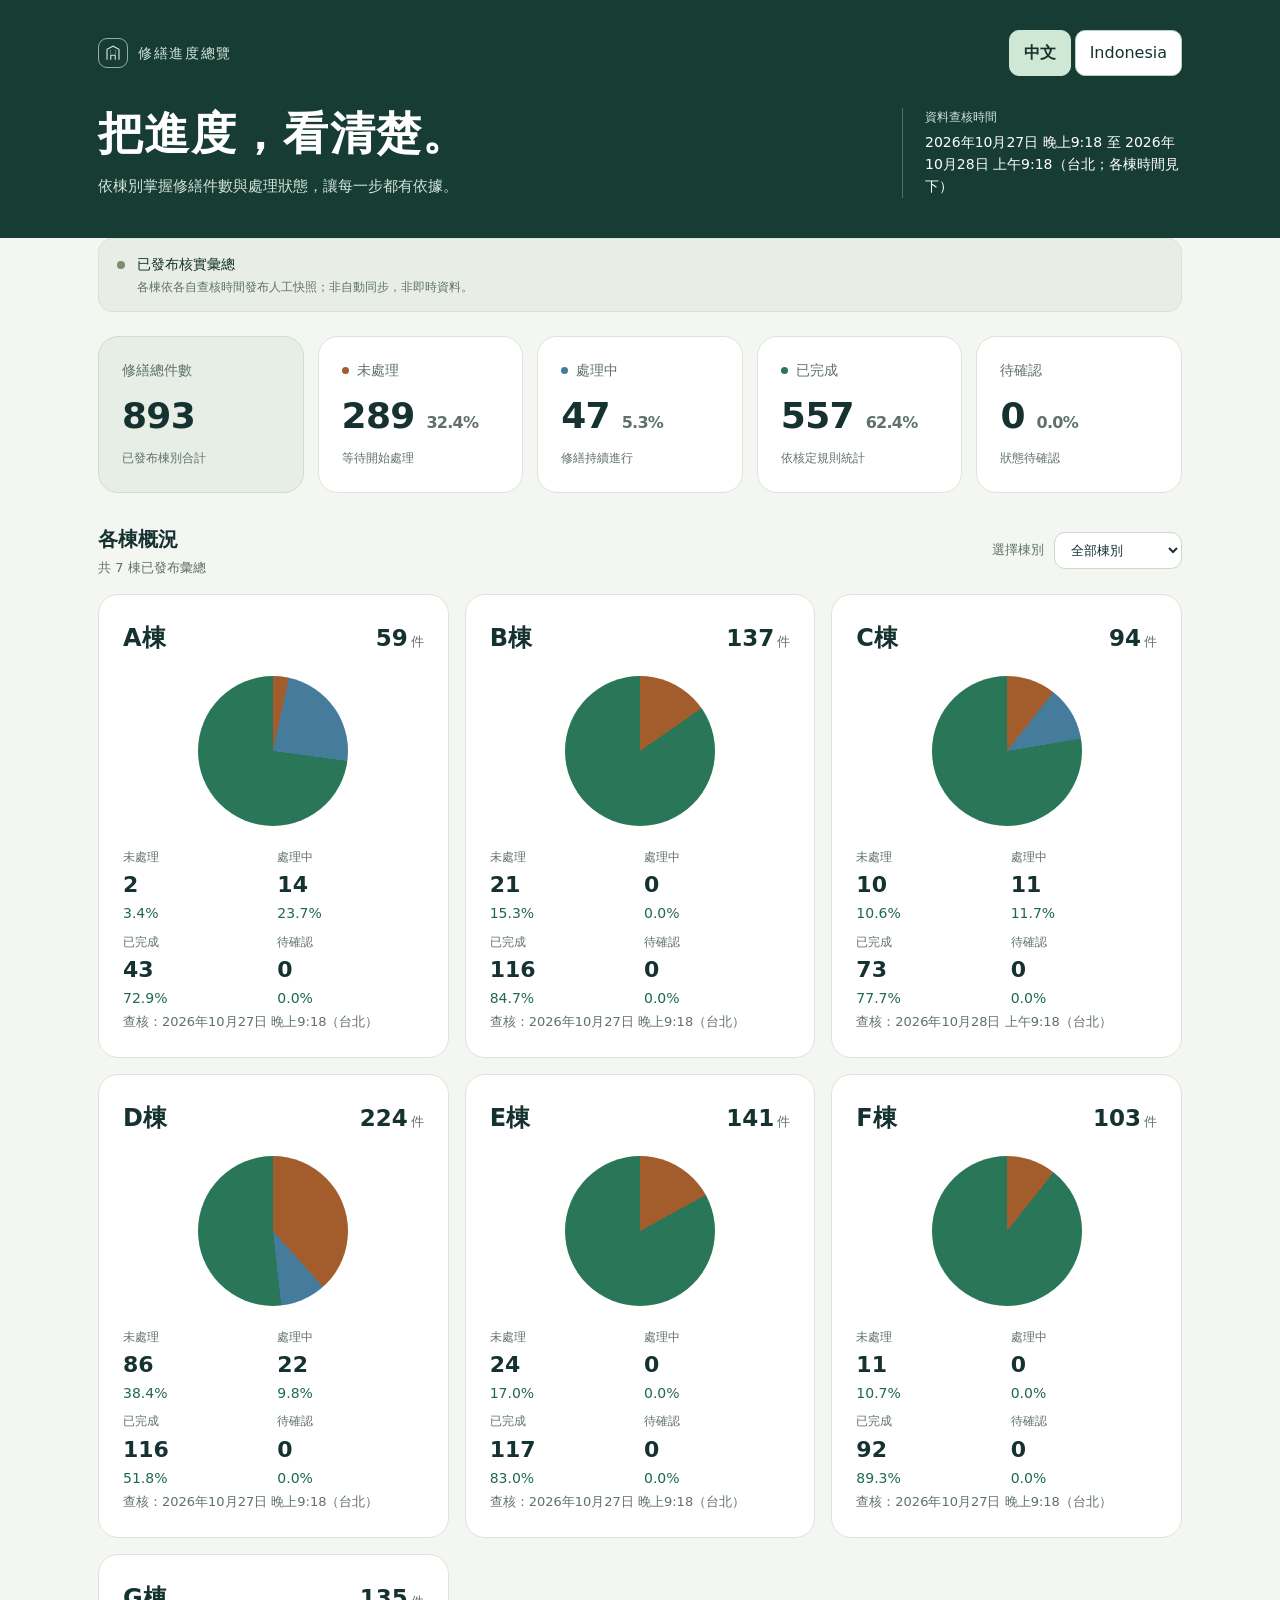
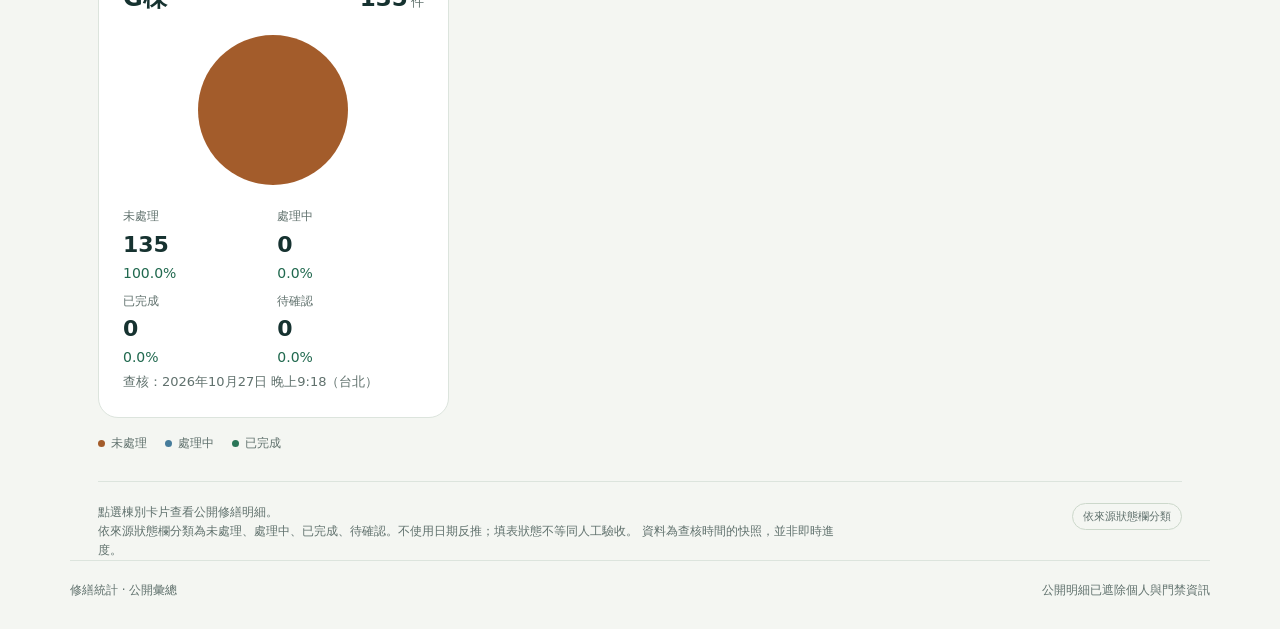
==== commit 7d89a427: "Show status percentages on overview and repair details" ====
--- a/index.html
+++ b/index.html
@@ -18,6 +18,7 @@
 a.metric{display:block;text-decoration:none}a.metric:hover,a.building:hover{box-shadow:0 4px 16px #16323014}a.metric:focus-visible{outline:3px solid #3f8d68;outline-offset:3px}.header-top{display:flex;justify-content:space-between;align-items:center;gap:14px}.language-switch{display:flex;gap:4px;flex-wrap:wrap}.language-switch button{min-height:44px;padding:9px 14px;border:1px solid #bad0bf;border-radius:10px;background:white;color:#163230;cursor:pointer}.language-switch button[aria-pressed="true"]{background:#cfe7d5;border-color:#cfe7d5;font-weight:700}.pie{width:150px;height:150px;border-radius:50%;margin:0 auto 22px}.building-top{margin-bottom:18px}.metric .value{overflow-wrap:anywhere}.stamp{max-width:280px}.breakdown div{min-width:0}
 @media(max-width:760px){.header-top{align-items:flex-start;flex-wrap:wrap}.building{padding:18px}.pie{width:125px;height:125px}.metric .label{line-height:1.4;min-height:2.8em}}
 @media(max-width:460px){.metrics{gap:10px}.metric{padding:15px}.metric .label{font-size:12px}.metric small{overflow-wrap:anywhere}.pie{width:150px;height:150px}.building .breakdown{grid-template-columns:repeat(2,minmax(0,1fr))}}
+.percentage{font-variant-numeric:tabular-nums;white-space:nowrap}.metric .percentage{font-size:16px}.breakdown .percentage{font-size:14px;color:var(--green)}
 </style>
 <script src="./i18n.js"></script>
 <script src="./repair-data.js"></script>
@@ -53,7 +54,7 @@
 }catch{ $('notice-title').textContent='資料暫時無法顯示';$('notice-detail').textContent='彙總格式需重新查核；目前不顯示統計數字。';return; }
 const rows=[...data.buildings].sort((a,b)=>a.building.localeCompare(b.building,'zh-Hant',{numeric:true}));
 const sums=rows.reduce((s,b)=>{for(const k of ['total','open','working','completed','needs_review'])s[k]+=b[k];return s;},{total:0,open:0,working:0,completed:0,needs_review:0});
-for(const k of Object.keys(sums))$(k).textContent=format.format(sums[k]);
+for(const k of Object.keys(sums)){$(k).textContent=format.format(sums[k]);if(k!=='total'){const percent=document.createElement('small');percent.className='percentage';percent.textContent=RepairData.percent(sums[k],sums.total);$(k).append(document.createTextNode(' '),percent);}}
 const dateFormat=new Intl.DateTimeFormat('zh-TW',{dateStyle:'medium',timeStyle:'short',timeZone:'Asia/Taipei'});
 const times=[...new Set(rows.map(b=>b.verifiedAt))].sort((a,b)=>Date.parse(a)-Date.parse(b));
 $('checked-at').textContent=(times.length===1?dateFormat.format(new Date(times[0])):dateFormat.format(new Date(times[0]))+' 至 '+dateFormat.format(new Date(times.at(-1))))+'（台北；各棟時間見下）';
@@ -66,7 +67,7 @@
  const card=document.createElement('a');card.className='building';card.href='./details.html?building='+encodeURIComponent(b.building.slice(0,-1));card.setAttribute('aria-label',b.building+' 修繕明細');
  const top=document.createElement('div');top.className='building-top';const title=document.createElement('h3');title.textContent=b.building;const amount=document.createElement('span'),n=document.createElement('strong');n.textContent=format.format(b.total);amount.append(n,document.createTextNode('件'));top.append(title,amount);
  const bar=document.createElement('div');bar.className='pie';bar.setAttribute('aria-hidden','true');const details=document.createElement('div');details.className='breakdown';
- for(const [k,label,color]of [['open','未處理','var(--open)'],['working','處理中','var(--work)'],['completed','已完成','var(--done)'],['needs_review','待確認','#777']]){const seg=document.createElement('span');seg.style.width=(b.total?100*b[k]/b.total:0)+'%';seg.style.background=color;const cell=document.createElement('div'),caption=document.createElement('span'),value=document.createElement('strong');caption.textContent=label;value.textContent=format.format(b[k]);cell.append(caption,value);details.append(cell);}
+ for(const [k,label,color]of [['open','未處理','var(--open)'],['working','處理中','var(--work)'],['completed','已完成','var(--done)'],['needs_review','待確認','#777']]){const seg=document.createElement('span');seg.style.width=(b.total?100*b[k]/b.total:0)+'%';seg.style.background=color;const cell=document.createElement('div'),caption=document.createElement('span'),value=document.createElement('strong');caption.textContent=label;value.textContent=format.format(b[k]);const percent=document.createElement('span');percent.className='percentage';percent.textContent=RepairData.percent(b[k],b.total);cell.append(caption,value,percent);details.append(cell);}
  let start=0;const segments=[['open','var(--open)'],['working','var(--work)'],['completed','var(--done)'],['needs_review','#777']].map(([key,color])=>{const end=start+(b.total?b[key]/b.total*100:0),segment=color+' '+start+'% '+end+'%';start=end;return segment;});bar.style.background=b.total?'conic-gradient('+segments.join(',')+')':'#edf1ec';
  const checked=nodeTime(b.verifiedAt);if(RepairData.mismatches.length)checked.textContent='待重新查核';card.append(top,bar,details,checked);$('buildings').append(card);}}
 function nodeTime(value){const p=document.createElement('p');p.className='sub';p.textContent='查核：'+dateFormat.format(new Date(value))+'（台北）';return p;}
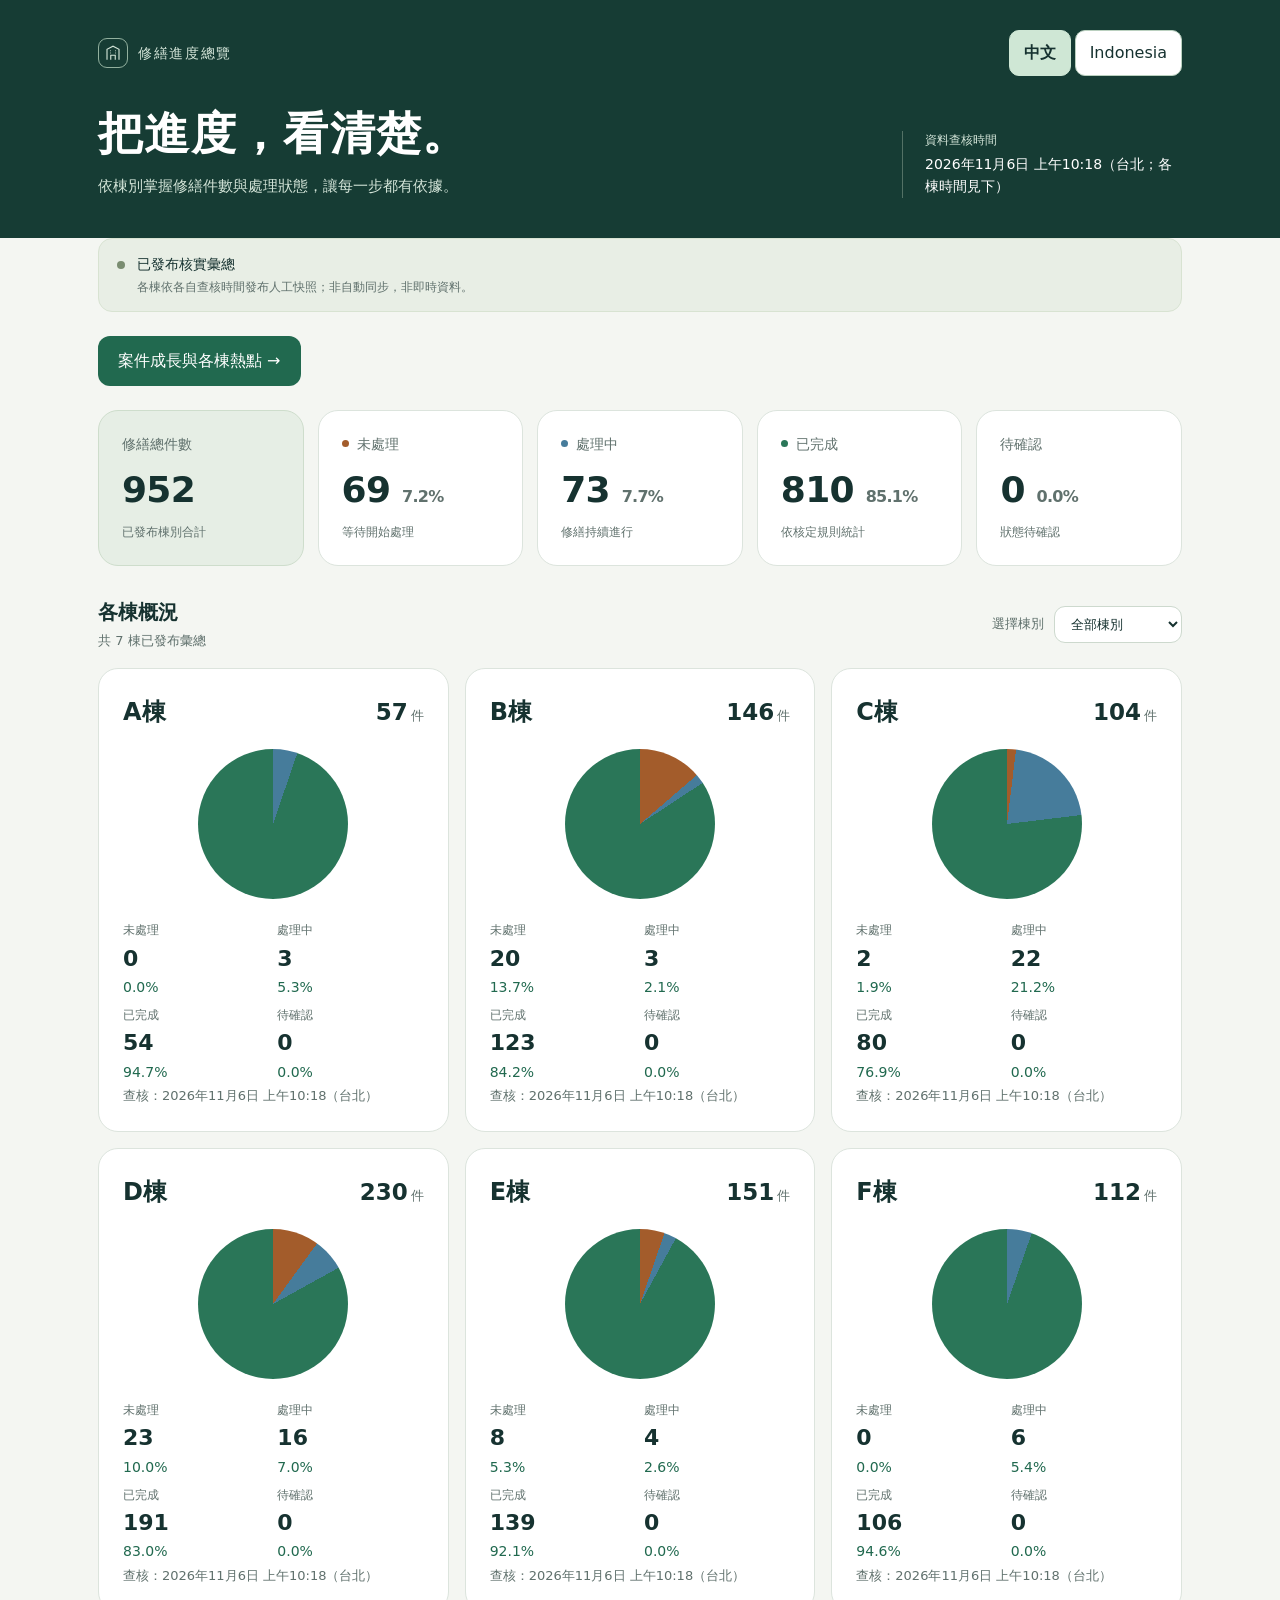
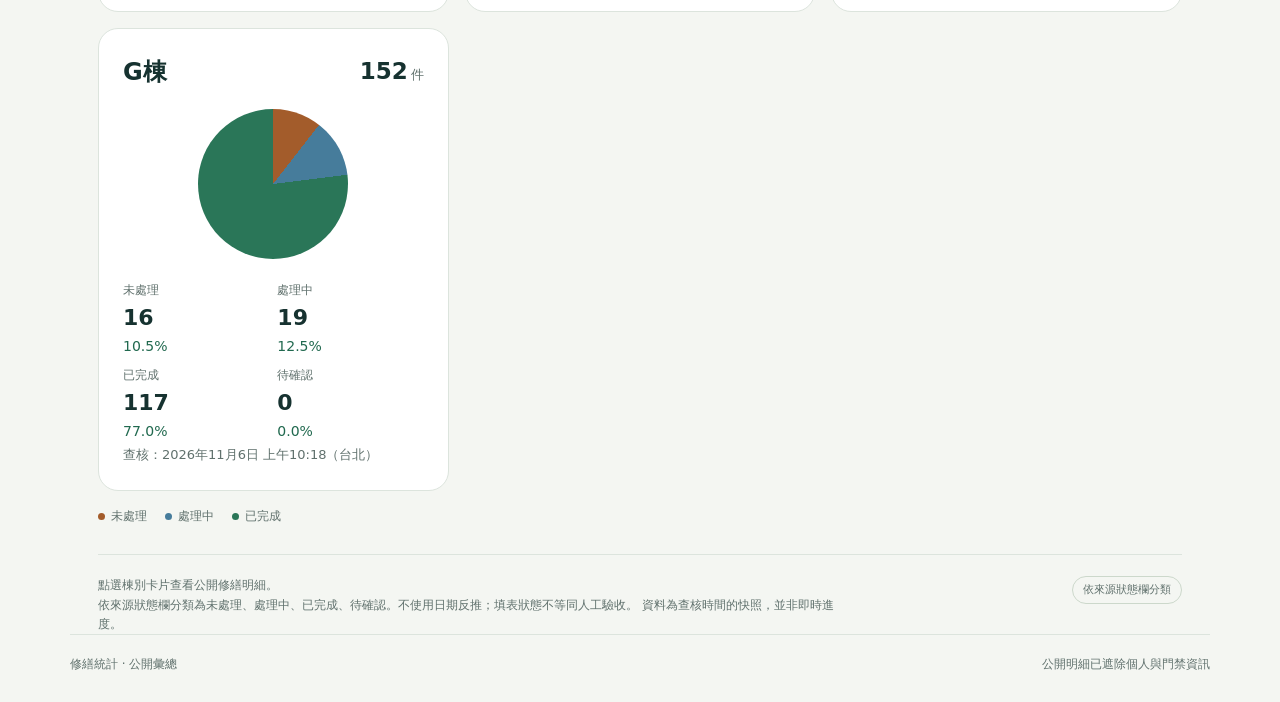
==== commit f95e5748: "Add repair growth charts and building heatmaps" ====
--- a/index.html
+++ b/index.html
@@ -28,7 +28,7 @@
 <main class="wrap">
 <noscript><p class="nojs">此頁需要 JavaScript 顯示彙總；目前未載入統計資料。</p></noscript>
 <aside class="notice" role="status" aria-live="polite"><span class="dot" aria-hidden="true"></span><div><p id="notice-title">等待核實的彙總資料</p><small id="notice-detail">尚未發布件數；空白不代表零件。統計規則仍待核定。</small></div></aside>
-<section class="metrics" aria-label="各棟合計"><a class="metric total" href="./details.html?view=all"><div class="label">修繕總件數</div><strong class="value" id="total">—</strong><small>已發布棟別合計</small></a><a class="metric" href="./details.html?view=all&amp;status=open"><div class="label"><i class="swatch" style="background:var(--open)" aria-hidden="true"></i>未處理</div><strong class="value" id="open">—</strong><small>等待開始處理</small></a><a class="metric" href="./details.html?view=all&amp;status=working"><div class="label"><i class="swatch" style="background:var(--work)" aria-hidden="true"></i>處理中</div><strong class="value" id="working">—</strong><small>修繕持續進行</small></a><a class="metric" href="./details.html?view=all&amp;status=completed"><div class="label"><i class="swatch" style="background:var(--done)" aria-hidden="true"></i>已完成</div><strong class="value" id="completed">—</strong><small>依核定規則統計</small></a><a class="metric" href="./details.html?view=all&amp;status=needs_review"><div class="label">待確認</div><strong class="value" id="needs_review">—</strong><small>狀態待確認</small></a></section>
+<p style="margin-bottom:24px"><a href="./insights.html" style="display:inline-block;padding:12px 20px;background:#21694f;color:white;border-radius:12px;text-decoration:none">案件成長與各棟熱點 →</a></p><section class="metrics" aria-label="各棟合計"><a class="metric total" href="./details.html?view=all"><div class="label">修繕總件數</div><strong class="value" id="total">—</strong><small>已發布棟別合計</small></a><a class="metric" href="./details.html?view=all&amp;status=open"><div class="label"><i class="swatch" style="background:var(--open)" aria-hidden="true"></i>未處理</div><strong class="value" id="open">—</strong><small>等待開始處理</small></a><a class="metric" href="./details.html?view=all&amp;status=working"><div class="label"><i class="swatch" style="background:var(--work)" aria-hidden="true"></i>處理中</div><strong class="value" id="working">—</strong><small>修繕持續進行</small></a><a class="metric" href="./details.html?view=all&amp;status=completed"><div class="label"><i class="swatch" style="background:var(--done)" aria-hidden="true"></i>已完成</div><strong class="value" id="completed">—</strong><small>依核定規則統計</small></a><a class="metric" href="./details.html?view=all&amp;status=needs_review"><div class="label">待確認</div><strong class="value" id="needs_review">—</strong><small>狀態待確認</small></a></section>
 <section aria-labelledby="buildings-heading"><div class="section-head"><div><h2 id="buildings-heading">各棟概況</h2><p class="sub" id="coverage">僅顯示已核實、獲准公開的棟別。</p></div><label class="filters">選擇棟別<select id="building-filter" disabled><option value="">全部棟別</option></select></label></div>
 <div class="empty" id="empty"><div class="empty-icon" aria-hidden="true"><svg width="33" height="33" viewBox="0 0 32 32" fill="none" stroke="currentColor" stroke-width="1.5"><rect x="5" y="5" width="22" height="23" rx="3"/><path d="M11 3v5m10-5v5M5 12h22m-16 6h3m4 0h3m-10 5h3"/></svg></div><h3>資料確認後，進度就會在這裡。</h3><p>目前沒有已核實的統計可供發布。完成資料與狀態規則查核後，再更新各棟彙總。</p><span class="badge">尚無資料 · 不以示範數字代替</span></div>
 <div id="buildings" class="buildings"></div><div class="legend" id="legend" hidden><span><i class="swatch" style="background:var(--open)"></i>未處理</span><span><i class="swatch" style="background:var(--work)"></i>處理中</span><span><i class="swatch" style="background:var(--done)"></i>已完成</span></div>
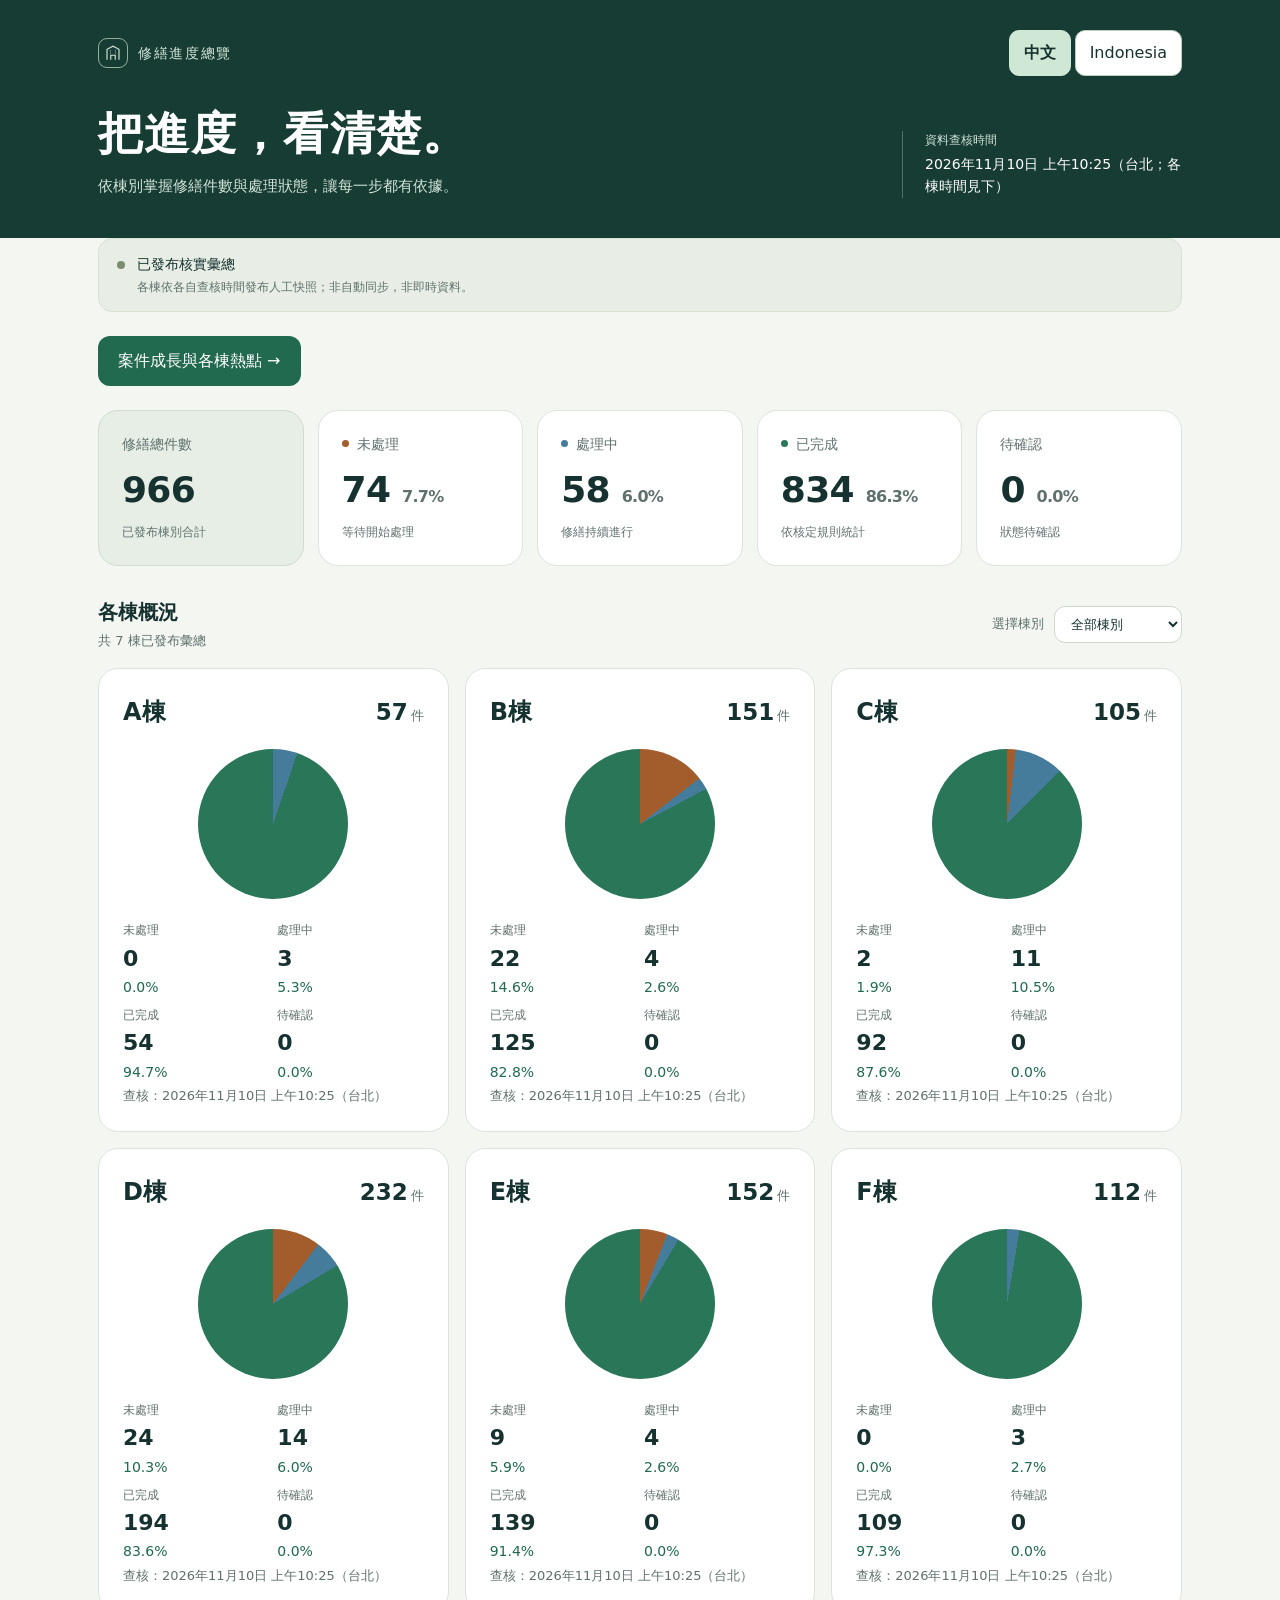
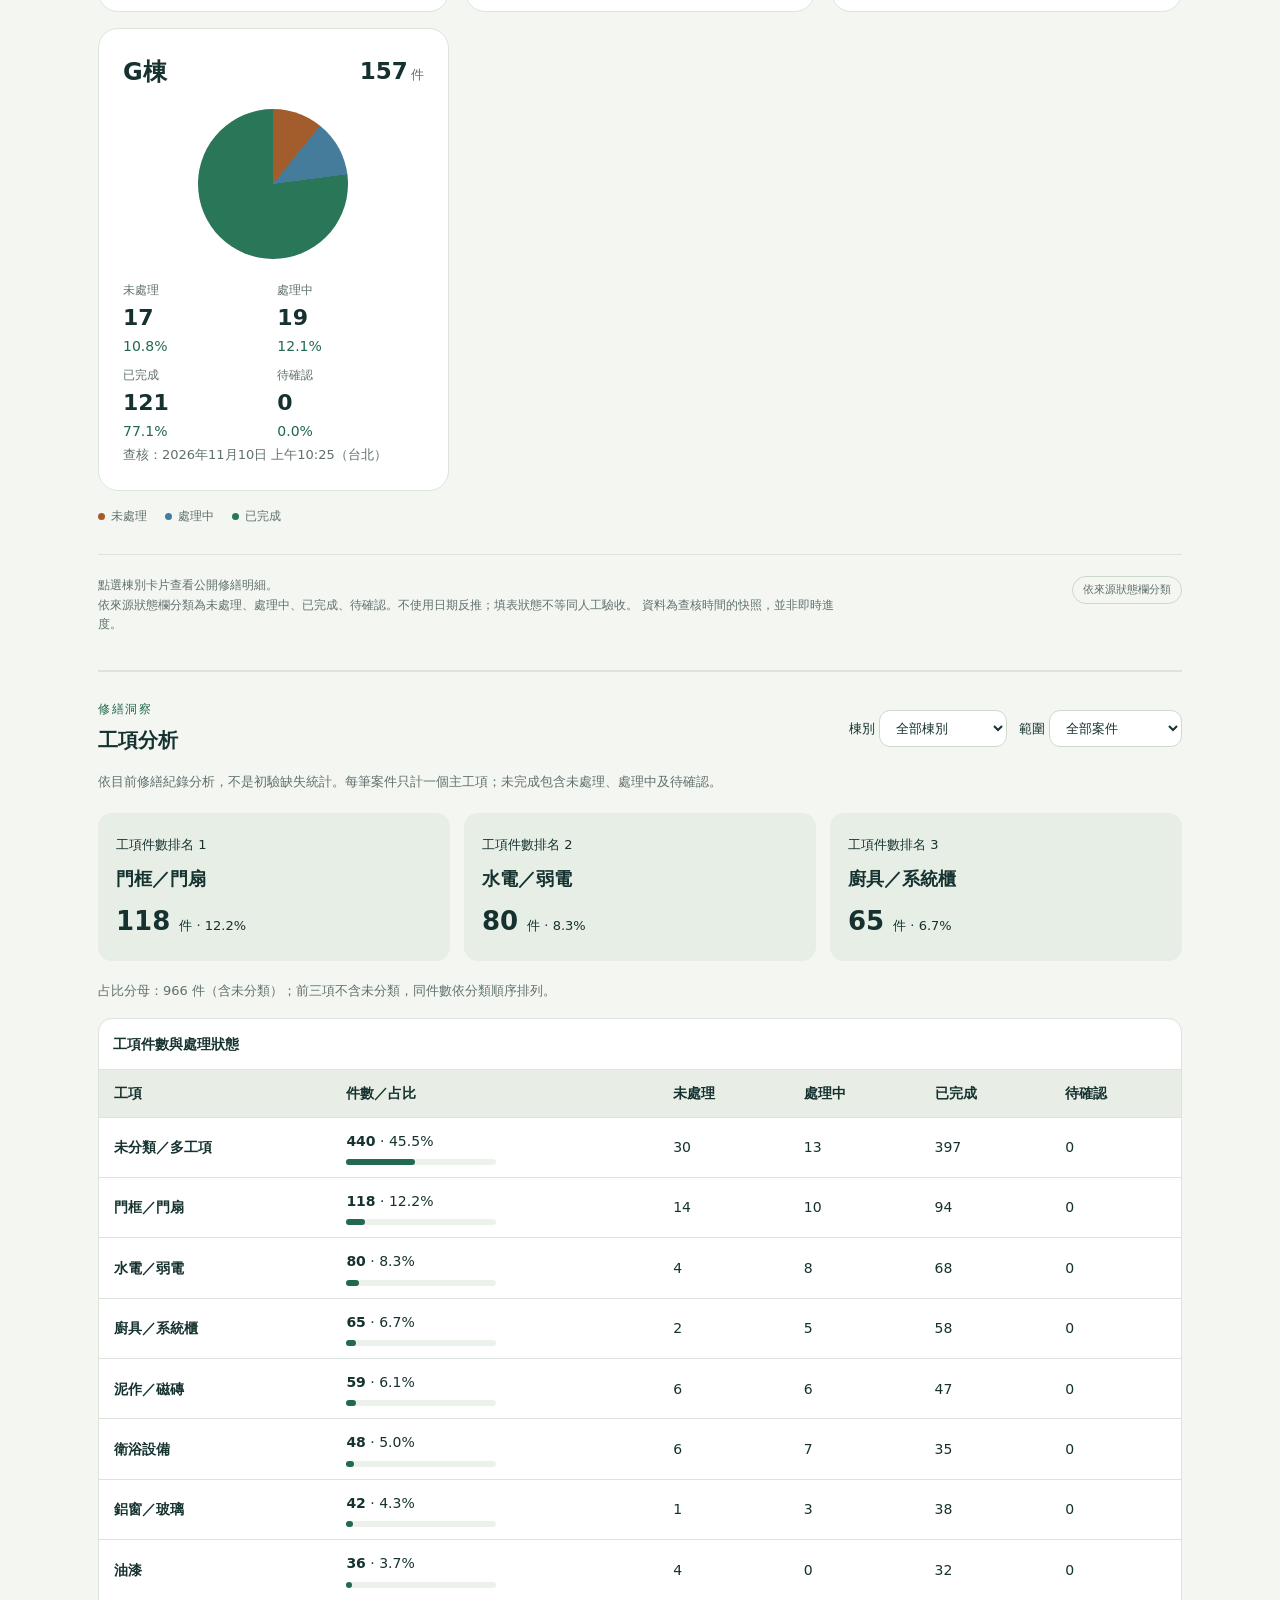
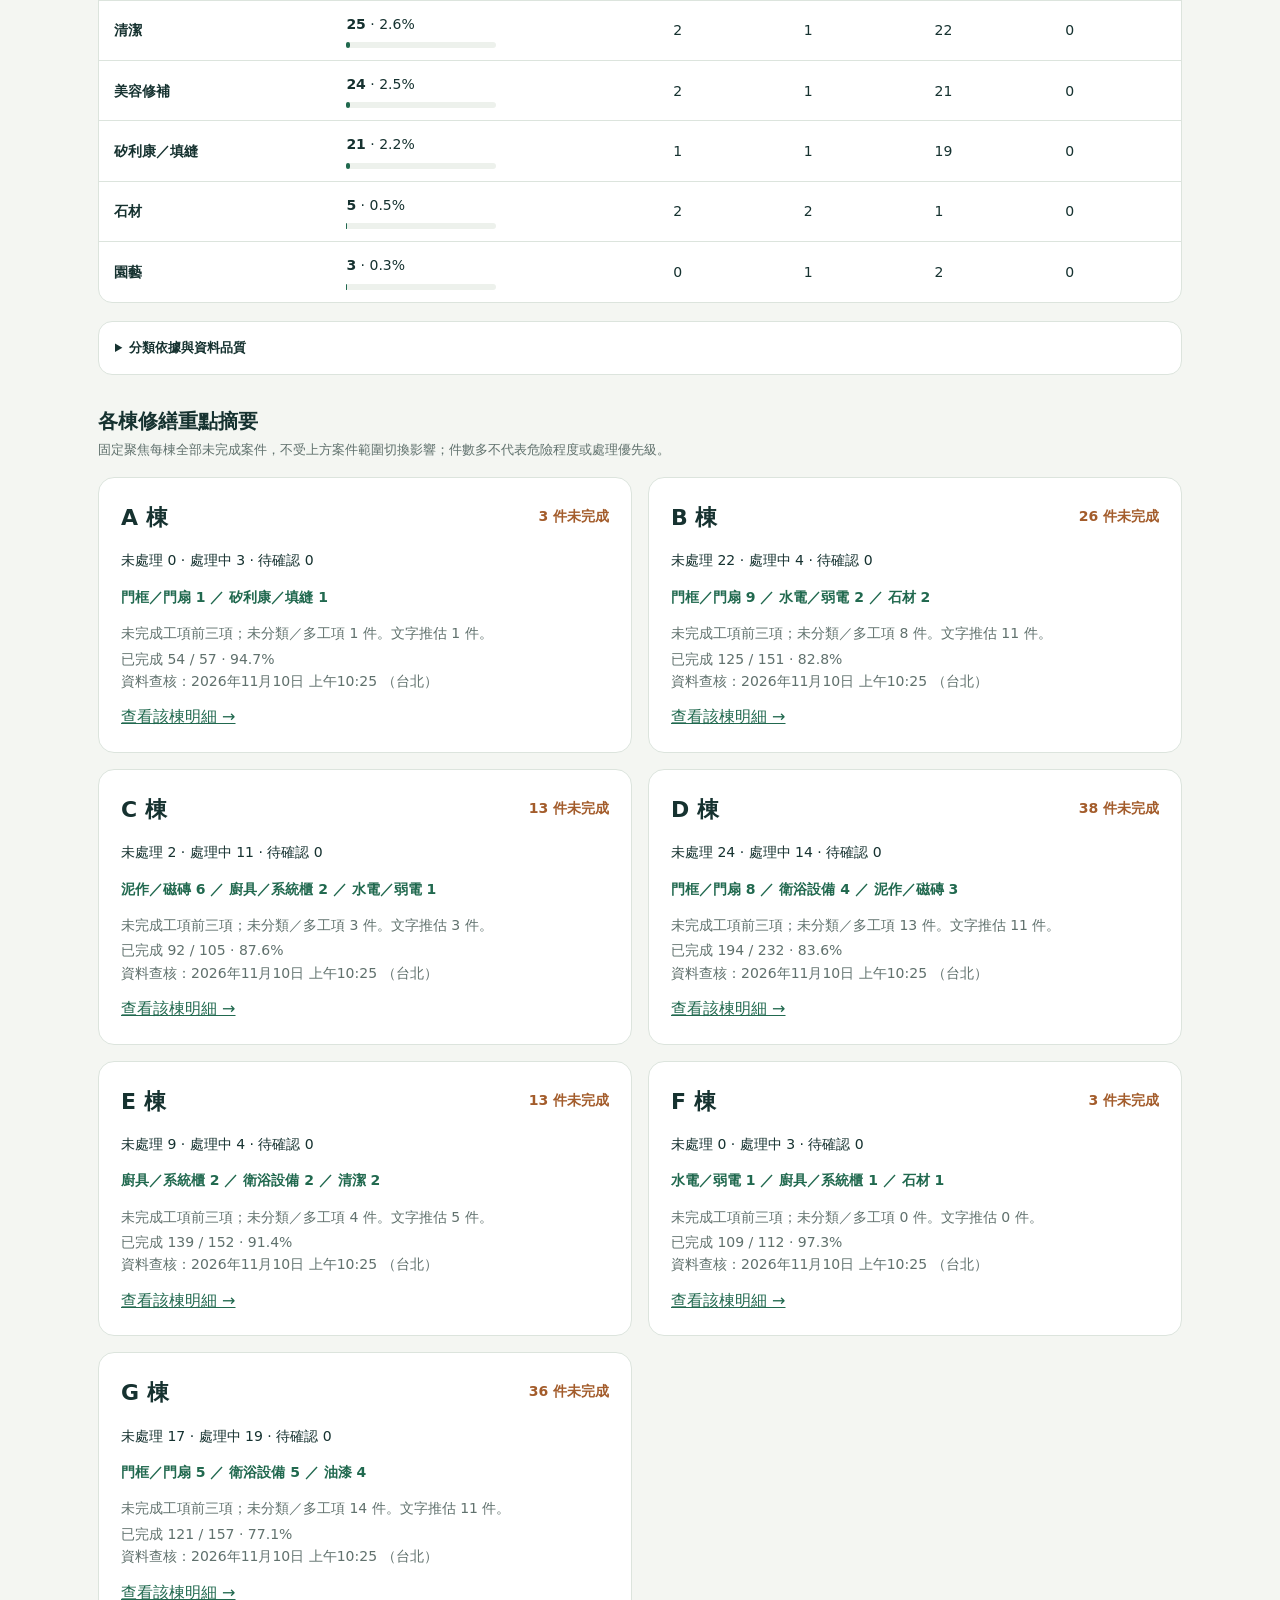
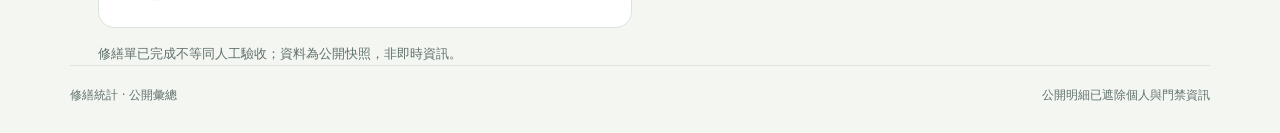
==== commit 84aad8ce: "Publish approved work analysis and building repair focus" ====
--- a/index.html
+++ b/index.html
@@ -19,6 +19,8 @@
 @media(max-width:760px){.header-top{align-items:flex-start;flex-wrap:wrap}.building{padding:18px}.pie{width:125px;height:125px}.metric .label{line-height:1.4;min-height:2.8em}}
 @media(max-width:460px){.metrics{gap:10px}.metric{padding:15px}.metric .label{font-size:12px}.metric small{overflow-wrap:anywhere}.pie{width:150px;height:150px}.building .breakdown{grid-template-columns:repeat(2,minmax(0,1fr))}}
 .percentage{font-variant-numeric:tabular-nums;white-space:nowrap}.metric .percentage{font-size:16px}.breakdown .percentage{font-size:14px;color:var(--green)}
+
+#work-analysis{margin-top:36px;border-top:2px solid var(--line);padding-top:28px}.wa-eyebrow{font-size:12px;letter-spacing:.14em;color:var(--green);margin:0 0 5px}.wa-controls{display:flex;gap:12px;flex-wrap:wrap}.wa-controls label{font-size:13px}.wa-top{display:grid;grid-template-columns:repeat(3,minmax(0,1fr));gap:14px;margin:20px 0}.wa-top>div{padding:18px;background:#e6eee5;border-radius:14px}.wa-top h3{font-size:18px;margin:8px 0}.wa-top strong{font-size:26px}.wa-top small{font-size:13px;font-weight:400}.wa-table{overflow-x:auto;margin-top:16px;border:1px solid var(--line);border-radius:14px;background:white}.wa-table table{border-collapse:collapse;width:100%;min-width:640px;text-align:left;font-size:14px}.wa-table caption{text-align:left;padding:14px;font-weight:650}.wa-table th,.wa-table td{padding:12px 15px;border-top:1px solid var(--line)}.wa-table thead{background:#e8eee5}.wa-bar{display:block;width:150px;background:#edf1ec;height:6px;border-radius:6px;margin-top:7px}.wa-bar i{display:block;height:100%;background:var(--green);border-radius:6px}.wa-method{margin:18px 0;padding:16px;background:#fff;border:1px solid var(--line);border-radius:14px;font-size:13px}.wa-method summary{cursor:pointer;font-weight:650}.wa-summary-heading{margin-top:30px}.wa-buildings{display:grid;grid-template-columns:repeat(2,minmax(0,1fr));gap:16px;margin-bottom:16px}.wa-buildings article{padding:22px;background:white;border:1px solid var(--line);border-radius:16px}.wa-buildings h3{margin:0 0 10px;font-size:22px}.wa-buildings h3 span{float:right;font-size:14px;color:var(--open);padding-top:5px}.wa-buildings p{font-size:14px}.wa-focus{font-weight:650;color:var(--green)}.wa-buildings a{display:inline-block;margin-top:12px;color:var(--green)}@media(max-width:760px){#work-analysis>.section-head{display:block}.wa-controls{margin-top:16px}.wa-top{grid-template-columns:1fr}.wa-buildings{grid-template-columns:1fr}.wa-buildings h3 span{float:none;display:block}}
 </style>
 <script src="./i18n.js"></script>
 <script src="./repair-data.js"></script>
@@ -33,8 +35,9 @@
 <div class="empty" id="empty"><div class="empty-icon" aria-hidden="true"><svg width="33" height="33" viewBox="0 0 32 32" fill="none" stroke="currentColor" stroke-width="1.5"><rect x="5" y="5" width="22" height="23" rx="3"/><path d="M11 3v5m10-5v5M5 12h22m-16 6h3m4 0h3m-10 5h3"/></svg></div><h3>資料確認後，進度就會在這裡。</h3><p>目前沒有已核實的統計可供發布。完成資料與狀態規則查核後，再更新各棟彙總。</p><span class="badge">尚無資料 · 不以示範數字代替</span></div>
 <div id="buildings" class="buildings"></div><div class="legend" id="legend" hidden><span><i class="swatch" style="background:var(--open)"></i>未處理</span><span><i class="swatch" style="background:var(--work)"></i>處理中</span><span><i class="swatch" style="background:var(--done)"></i>已完成</span></div>
 </section><div class="rules"><p>點選棟別卡片查看公開修繕明細。<br><span id="rules-text">狀態統計規則待核定；尚未使用日期推算狀態。</span> 資料為查核時間的快照，並非即時進度。</p><span class="pill" id="rule-state">統計規則待核定</span></div>
-</main><footer class="wrap foot"><p>修繕統計 · 公開彙總</p><p>公開明細已遮除個人與門禁資訊</p></footer>
+<section id="work-analysis" data-no-i18n aria-label="工項分析與各棟修繕重點"></section></main><footer class="wrap foot"><p>修繕統計 · 公開彙總</p><p>公開明細已遮除個人與門禁資訊</p></footer>
 
+<script src="./work-analysis.js"></script>
 <script>
 'use strict';
 (async()=>{
@@ -43,6 +46,7 @@
 const validTime=v=>typeof v==='string'&&/^\d{4}-\d{2}-\d{2}T\d{2}:\d{2}:\d{2}(?:Z|[+-]\d{2}:\d{2})$/.test(v)&&Number.isFinite(Date.parse(v));
 let data;
 try{const response=await fetch('./repair_public_data.json',{cache:'no-store'});if(!response.ok)throw Error();const publicData=RepairData.normalize(await response.json());
+ window.workAnalysisData=publicData;
  if(!keys(publicData,['aggregates','details','verifiedAt'])||!keys(publicData.aggregates,[...'ABCDEFG'])||!validTime(publicData.verifiedAt))throw Error();
  data={schemaVersion:'1.1',statusRule:'approved_explicit',buildings:Object.entries(publicData.aggregates).map(([letter,a])=>({building:letter+'棟',...a,verifiedAt:publicData.details[letter].verifiedAt||publicData.verifiedAt}))};
  if(!keys(data,['schemaVersion','statusRule','buildings'])||data.schemaVersion!=='1.1'||!Array.isArray(data.buildings)||data.buildings.length>100)throw Error();
@@ -72,6 +76,7 @@
  const checked=nodeTime(b.verifiedAt);if(RepairData.mismatches.length)checked.textContent='待重新查核';card.append(top,bar,details,checked);$('buildings').append(card);}}
 function nodeTime(value){const p=document.createElement('p');p.className='sub';p.textContent='查核：'+dateFormat.format(new Date(value))+'（台北）';return p;}
 $('building-filter').addEventListener('change',e=>render(e.target.value));render('');
+WorkAnalysis.mount(window.workAnalysisData);
 })();
 </script>
 </body></html>
